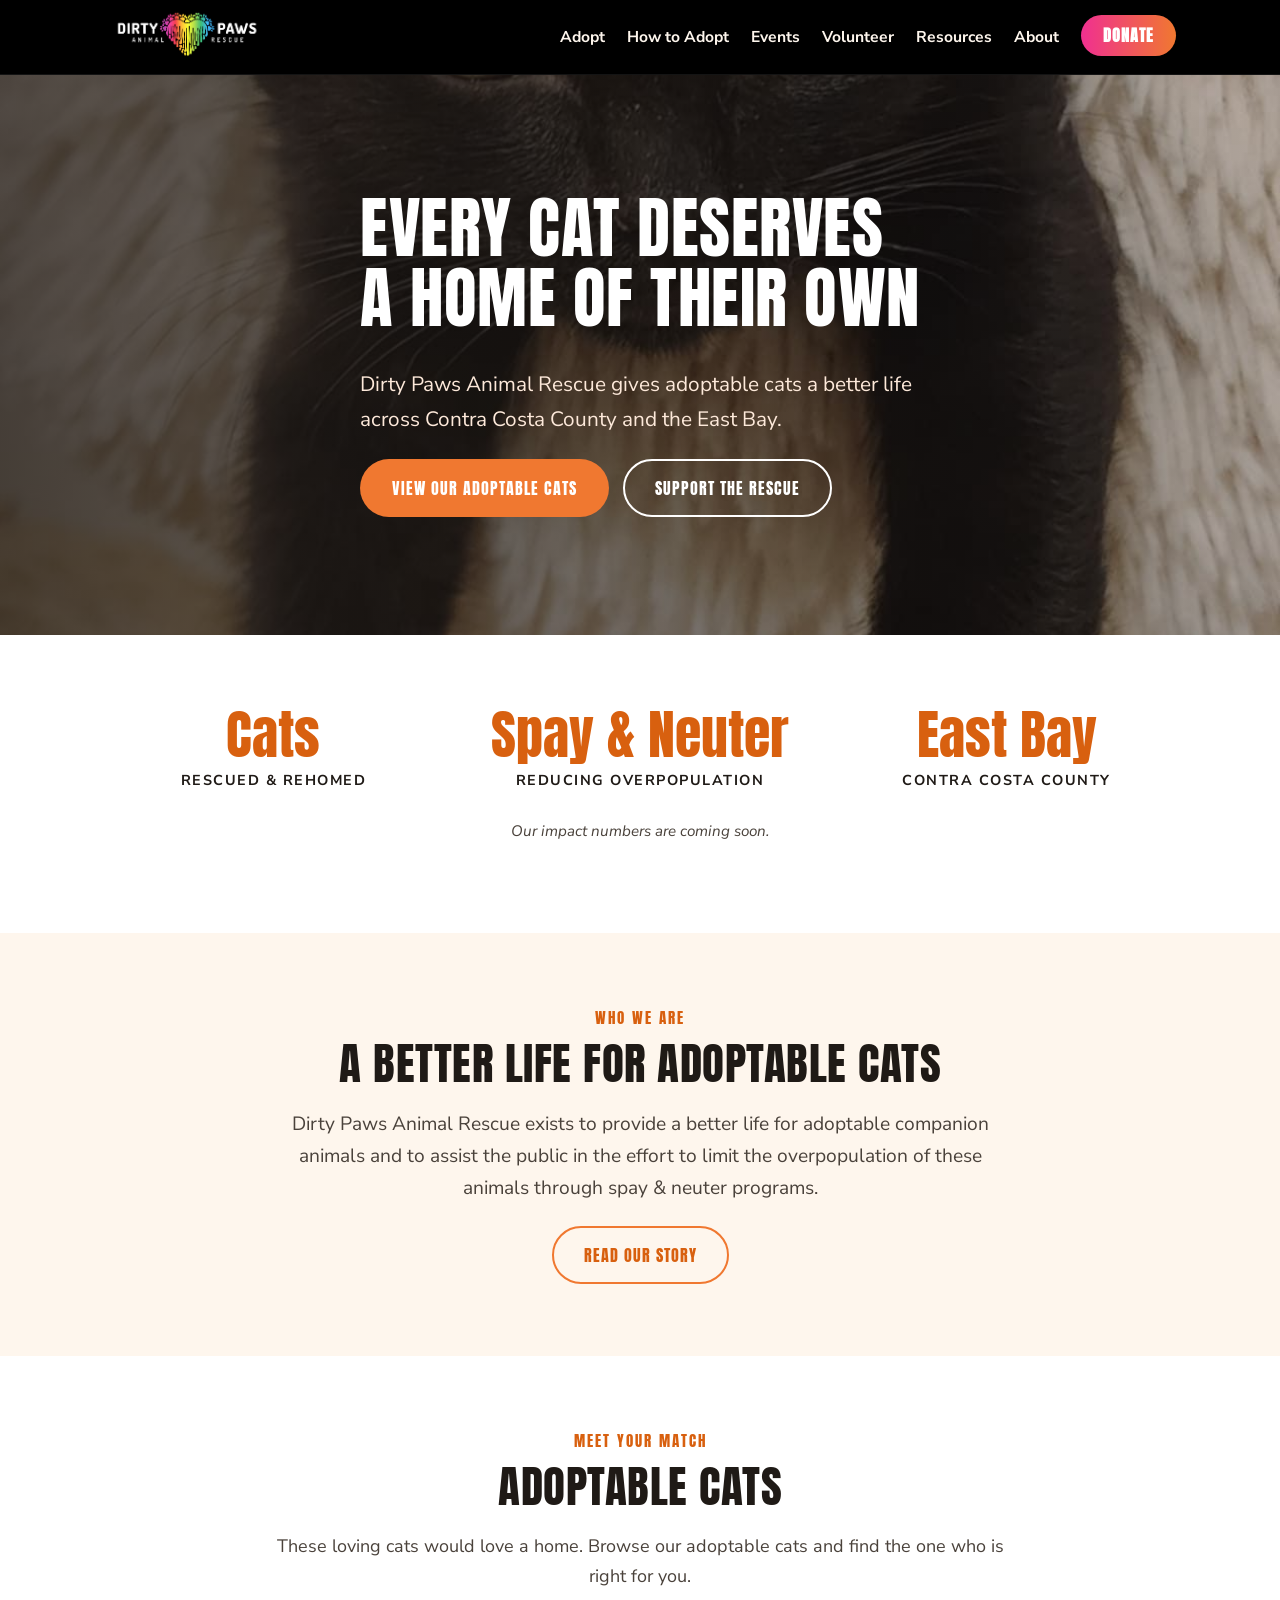
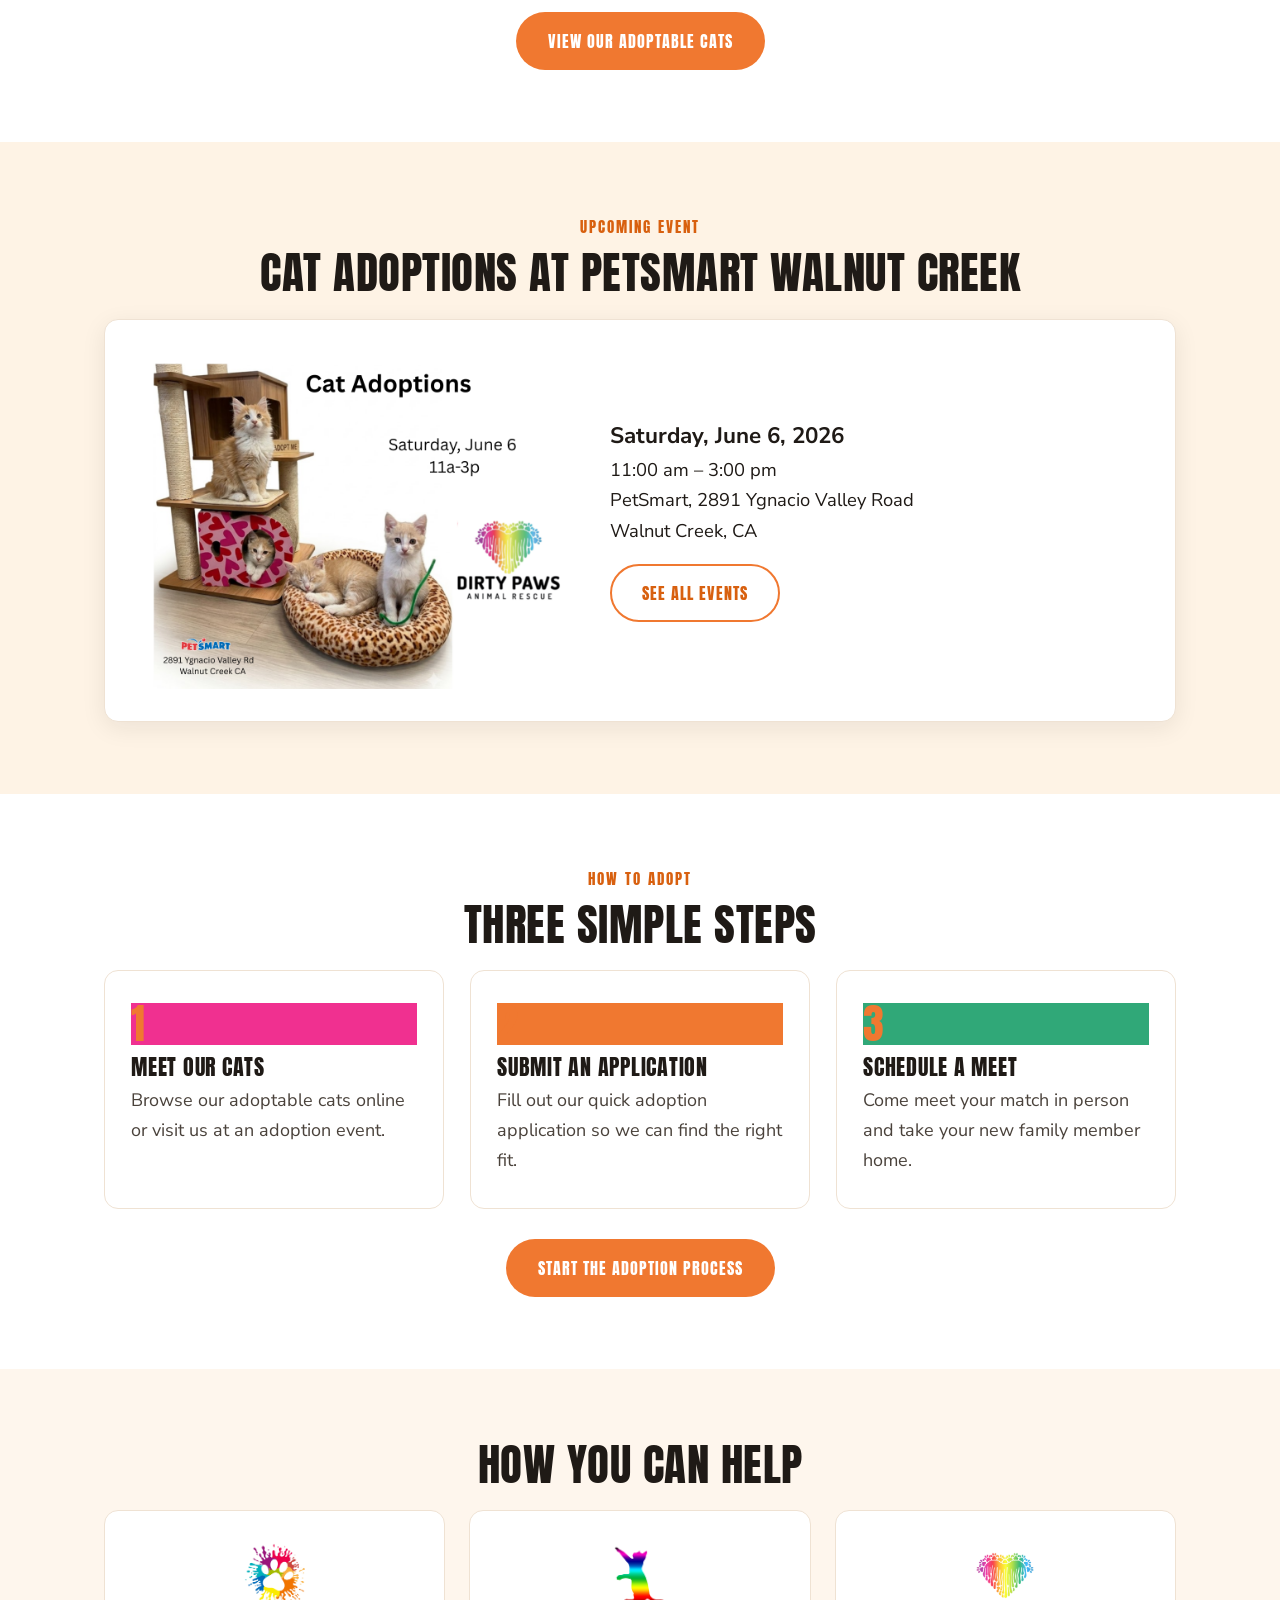
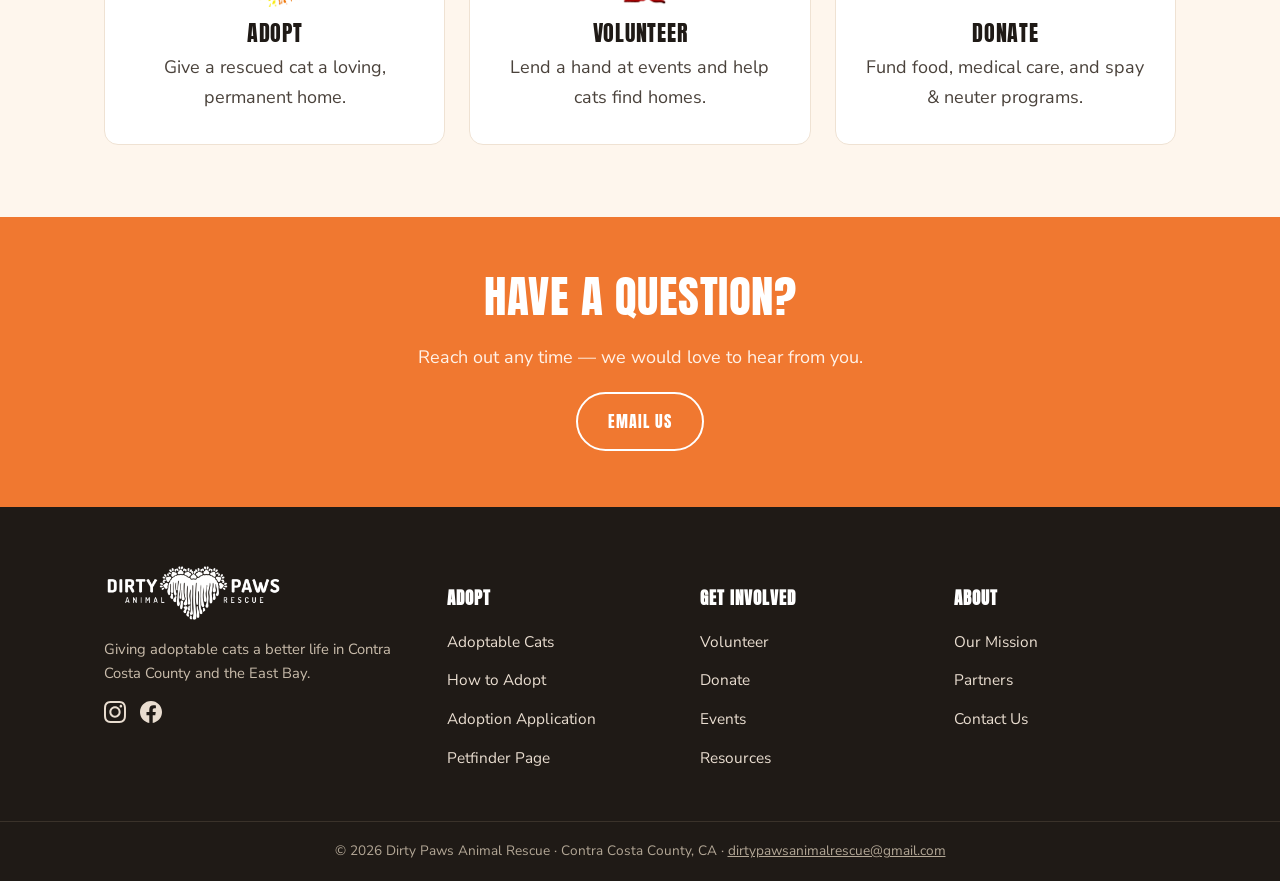
==== index.html @ e89754fc "Nav: remove Home (logo = home), Adopt first, cache v=4" ====
<!DOCTYPE html>
<html lang="en">
<head>
  <meta charset="UTF-8">
  <meta name="viewport" content="width=device-width, initial-scale=1.0">
  <meta name="robots" content="noindex">
  <title>Dirty Paws Animal Rescue — Cat Adoption in Contra Costa County</title>
  <meta name="description" content="Dirty Paws Animal Rescue gives adoptable cats a better life in Contra Costa County and the East Bay. Meet our adoptable cats and start your adoption today.">
  <meta property="og:title" content="Dirty Paws Animal Rescue">
  <meta property="og:description" content="Giving adoptable cats a better life in Contra Costa County and the East Bay. Meet our cats and adopt today.">
  <meta property="og:image" content="./assets/images/cats/cat-01.jpg">
  <meta property="og:type" content="website">
  <link rel="icon" type="image/png" href="./assets/logos/logo-main.png">
  <link rel="preconnect" href="https://fonts.googleapis.com">
  <link rel="preconnect" href="https://fonts.gstatic.com" crossorigin>
  <link href="https://fonts.googleapis.com/css2?family=Anton&family=Nunito+Sans:wght@400;600;700;900&display=swap" rel="stylesheet">
  <link rel="stylesheet" href="./css/new-site.css?v=4">
</head>
<body>

  <header id="site-header"></header>

  <!-- Hero -->
  <section class="hero">
    <img class="hero-bg hero-slide" src="./assets/images/cats/cat-01.jpg" alt="A rescued cat looking for a home">
    <img class="hero-bg hero-slide" src="./assets/images/cats/cat-07.jpg" alt="A rescued cat available for adoption">
    <img class="hero-bg hero-slide" src="./assets/images/cats/cat-12.jpg" alt="A rescued cat ready for a loving family">
    <div class="hero-overlay"></div>
    <div class="container hero-content">
      <h1>Every Cat Deserves<br>A Home of Their Own</h1>
      <p>Dirty Paws Animal Rescue gives adoptable cats a better life across Contra Costa County and the East Bay.</p>
      <div class="btn-row">
        <a href="./cats/" class="btn btn-primary">View Our Adoptable Cats</a>
        <a href="./donate/" class="btn btn-outline" style="color:#fff;border-color:#fff;">Support the Rescue</a>
      </div>
    </div>
  </section>

  <!-- Impact stats (placeholders — NEEDS-KATHLEEN) -->
  <section class="section section-white">
    <div class="container">
      <div class="stats">
        <div class="stat"><div class="num">Cats</div><div class="label">Rescued &amp; Rehomed</div></div>
        <div class="stat"><div class="num">Spay &amp; Neuter</div><div class="label">Reducing Overpopulation</div></div>
        <div class="stat"><div class="num">East Bay</div><div class="label">Contra Costa County</div></div>
      </div>
      <p class="stat-note">Our impact numbers are coming soon.</p>
    </div>
  </section>

  <!-- Who we are -->
  <section class="section section-cream">
    <div class="container narrow center">
      <div class="section-label">Who We Are</div>
      <h2>A Better Life for Adoptable Cats</h2>
      <p class="lede" style="margin-left:auto;margin-right:auto;">Dirty Paws Animal Rescue exists to provide a better life for adoptable companion animals and to assist the public in the effort to limit the overpopulation of these animals through spay &amp; neuter programs.</p>
      <a href="./about/" class="btn btn-outline">Read Our Story</a>
    </div>
  </section>

  <!-- Adoptable cats CTA -->
  <section class="section section-white">
    <div class="container center">
      <div class="section-label">Meet Your Match</div>
      <h2>Adoptable Cats</h2>
      <p class="narrow" style="margin-left:auto;margin-right:auto;">These loving cats would love a home. Browse our adoptable cats and find the one who is right for you.</p>
      <a href="./cats/" class="btn btn-primary">View Our Adoptable Cats</a>
    </div>
  </section>

  <!-- Upcoming event -->
  <section class="section section-cream-2">
    <div class="container">
      <div class="section-label center">Upcoming Event</div>
      <h2 class="center">Cat Adoptions at PetSmart Walnut Creek</h2>
      <div class="event-feature">
        <img src="./img/DirtyPaws-Event-2026-06-06.png" alt="Dirty Paws Animal Rescue cat adoption event flyer for June 6, 2026">
        <div class="event-meta">
          <strong>Saturday, June 6, 2026</strong>
          11:00 am – 3:00 pm<br>
          PetSmart, 2891 Ygnacio Valley Road<br>
          Walnut Creek, CA
          <div class="btn-row" style="margin-top:18px;">
            <a href="./events/" class="btn btn-outline">See All Events</a>
          </div>
        </div>
      </div>
    </div>
  </section>

  <!-- How to adopt 3-step -->
  <section class="section section-white">
    <div class="container">
      <div class="section-label center">How to Adopt</div>
      <h2 class="center">Three Simple Steps</h2>
      <div class="steps">
        <div class="step">
          <div class="step-num">1</div>
          <h3>Meet Our Cats</h3>
          <p>Browse our adoptable cats online or visit us at an adoption event.</p>
        </div>
        <div class="step">
          <div class="step-num">2</div>
          <h3>Submit an Application</h3>
          <p>Fill out our quick adoption application so we can find the right fit.</p>
        </div>
        <div class="step">
          <div class="step-num">3</div>
          <h3>Schedule a Meet</h3>
          <p>Come meet your match in person and take your new family member home.</p>
        </div>
      </div>
      <div class="center" style="margin-top:30px;">
        <a href="./adopt/" class="btn btn-primary">Start the Adoption Process</a>
      </div>
    </div>
  </section>

  <!-- Quick links -->
  <section class="section section-cream">
    <div class="container">
      <h2 class="center">How You Can Help</h2>
      <div class="quick-links-grid">
        <a href="./cats/" class="quick-card">
          <img src="./assets/logos/icon-about.png" alt="">
          <h3>Adopt</h3>
          <p>Give a rescued cat a loving, permanent home.</p>
        </a>
        <a href="./volunteers/" class="quick-card">
          <img src="./assets/logos/icon-volunteers.png" alt="">
          <h3>Volunteer</h3>
          <p>Lend a hand at events and help cats find homes.</p>
        </a>
        <a href="./donate/" class="quick-card">
          <img src="./assets/logos/icon-donate.png" alt="">
          <h3>Donate</h3>
          <p>Fund food, medical care, and spay &amp; neuter programs.</p>
        </a>
      </div>
    </div>
  </section>

  <!-- Contact strip -->
  <section class="strip">
    <div class="container">
      <h2>Have a Question?</h2>
      <p>Reach out any time — we would love to hear from you.</p>
      <a href="mailto:dirtypawsanimalrescue@gmail.com" class="btn btn-outline">Email Us</a>
    </div>
  </section>

  <footer id="site-footer"></footer>
  <script src="./js/new-site.js?v=4"></script>
</body>
</html>
---- css/new-site.css ----
/* =========================================================
   Dirty Paws Animal Rescue — new-site.css
   Street Cats Club model: warm orange on cream, Anton display,
   Nunito Sans body. Low density, generous whitespace.
   ========================================================= */

/* ---- Tokens ---- */
:root {
  --orange:       #f07830;   /* from logo heart */
  --orange-deep:  #d8600f;
  --pink:         #f03090;   /* from logo heart */
  --pink-deep:    #d81b7a;
  --yellow:       #f0d830;   /* from logo heart */
  --green:        #30a878;   /* from logo heart */
  --blue:         #30a8d8;   /* from logo heart */
  --cream:        #fef6ed;
  --cream-2:      #fef3e5;
  --white:        #ffffff;
  --ink:          #1f1a16;
  --ink-soft:     #4a423b;
  --line:         #efe2d3;
  --maxw:         1120px;
  --radius:       14px;
  --shadow:       0 6px 24px rgba(31, 26, 22, 0.08);
}

/* ---- Reset ---- */
*, *::before, *::after { box-sizing: border-box; }
html { scroll-behavior: smooth; }
body {
  margin: 0;
  font-family: "Nunito Sans", -apple-system, BlinkMacSystemFont, "Segoe UI", sans-serif;
  color: var(--ink);
  background: var(--cream);
  line-height: 1.65;
  font-size: 18px;
  -webkit-font-smoothing: antialiased;
}
img { max-width: 100%; display: block; }
a { color: var(--orange-deep); }

h1, h2, h3, .display {
  font-family: "Anton", "Arial Narrow", sans-serif;
  font-weight: 400;
  text-transform: uppercase;
  letter-spacing: 0.5px;
  line-height: 1.05;
  color: var(--ink);
  margin: 0 0 0.5em;
}
h1 { font-size: clamp(2.4rem, 6vw, 4.2rem); }
h2 { font-size: clamp(1.8rem, 4vw, 2.8rem); }
h3 { font-size: clamp(1.15rem, 2vw, 1.4rem); letter-spacing: 0.75px; }

p { margin: 0 0 1.1em; color: var(--ink-soft); }

.container { max-width: var(--maxw); margin: 0 auto; padding: 0 24px; }
.section { padding: 72px 0; }
.section-cream { background: var(--cream); }
.section-cream-2 { background: var(--cream-2); }
.section-white { background: var(--white); }
.section-label {
  font-family: "Anton", sans-serif;
  text-transform: uppercase;
  letter-spacing: 2px;
  color: var(--orange-deep);
  font-size: 0.95rem;
  margin-bottom: 10px;
}
.lede { font-size: 1.2rem; max-width: 720px; }
.center { text-align: center; }
.narrow { max-width: 760px; margin-left: auto; margin-right: auto; }

/* ---- Buttons ---- */
.btn {
  display: inline-block;
  font-family: "Anton", sans-serif;
  text-transform: uppercase;
  letter-spacing: 1px;
  text-decoration: none;
  padding: 14px 30px;
  border-radius: 40px;
  font-size: 1rem;
  transition: transform .12s ease, background .15s ease;
  border: 2px solid transparent;
}
.btn:hover { transform: translateY(-2px); }
.btn-primary { background: var(--orange); color: #fff; }
.btn-primary:hover { background: var(--orange-deep); }
.btn-outline { background: transparent; color: var(--orange-deep); border-color: var(--orange); }
.btn-outline:hover { background: var(--orange); color: #fff; }

/* ---- Header ---- */
.site-header {
  position: sticky;
  top: 0;
  z-index: 100;
  background: #000;
  backdrop-filter: blur(6px);
  border-bottom: 1px solid rgba(255,255,255,0.08);
}
.header-inner {
  display: flex;
  align-items: center;
  justify-content: space-between;
  max-width: var(--maxw);
  margin: 0 auto;
  padding: 10px 24px;
  gap: 16px;
}
.header-logo img { height: 54px; width: auto; }
.nav-links {
  list-style: none;
  display: flex;
  align-items: center;
  gap: 22px;
  margin: 0;
  padding: 0;
}
.nav-links a {
  white-space: nowrap;
  font-family: "Nunito Sans", sans-serif;
  font-weight: 700;
  color: #fef6ed;
  text-decoration: none;
  font-size: 0.98rem;
}
.nav-links a:hover, .nav-links a.active { color: var(--pink); }
.btn-donate {
  background: linear-gradient(90deg, var(--pink) 0%, var(--orange) 100%);
  color: #fff !important;
  padding: 9px 22px;
  border-radius: 40px;
  font-family: "Anton", sans-serif !important;
  text-transform: uppercase;
  letter-spacing: 1px;
}
.btn-donate:hover { background: var(--orange-deep); }
.hamburger {
  display: none;
  flex-direction: column;
  gap: 5px;
  background: none;
  border: 0;
  cursor: pointer;
  padding: 6px;
}
.hamburger span {
  width: 26px; height: 3px; background: #fef6ed; border-radius: 2px;
}

/* ---- Hero ---- */
.hero {
  position: relative;
  min-height: 560px;
  display: flex;
  align-items: center;
  color: #fff;
  background: #2a2018;
}
.hero-bg {
  position: absolute; inset: 0;
  object-fit: cover; width: 100%; height: 100%;
  opacity: 0.55;
}
.hero-overlay {
  position: absolute; inset: 0;
  background: linear-gradient(90deg, rgba(31,26,22,0.78) 0%, rgba(31,26,22,0.30) 100%);
}
.hero-content { position: relative; z-index: 2; max-width: 720px; }
.hero h1 { color: #fff; }
.hero p { color: #fde9da; font-size: 1.3rem; max-width: 560px; }
.hero .btn-row { margin-top: 20px; }

/* ---- Button row ---- */
.btn-row { display: flex; flex-wrap: wrap; gap: 14px; }

/* ---- Impact stats ---- */
.stats {
  display: grid;
  grid-template-columns: repeat(3, 1fr);
  gap: 28px;
  text-align: center;
}
.stat .num {
  font-family: "Anton", sans-serif;
  font-size: clamp(2.2rem, 5vw, 3.4rem);
  color: var(--orange-deep);
  line-height: 1;
}
.stat .label {
  text-transform: uppercase;
  letter-spacing: 1.5px;
  font-weight: 700;
  font-size: 0.9rem;
  color: var(--ink);
  margin-top: 8px;
}
.stat-note {
  text-align: center;
  font-style: italic;
  color: var(--ink-soft);
  margin-top: 26px;
  font-size: 0.95rem;
}

/* ---- 3-step numbered CTA ---- */
.steps {
  display: grid;
  grid-template-columns: repeat(3, 1fr);
  gap: 26px;
  counter-reset: step;
}
.step {
  background: var(--white);
  border: 1px solid var(--line);
  border-radius: var(--radius);
  padding: 32px 26px;
  position: relative;
}
.step .step-num {
  font-family: "Anton", sans-serif;
  font-size: 2.6rem;
  color: var(--orange);
  line-height: 1;
  margin-bottom: 10px;
}
.step h3 { margin-bottom: 8px; }
.step p { margin-bottom: 0; }
.step a { font-weight: 700; }

/* ---- Reciprocal two-column ---- */
.reciprocal {
  display: grid;
  grid-template-columns: 1fr 1fr;
  gap: 26px;
}
.reciprocal .col {
  background: var(--white);
  border: 1px solid var(--line);
  border-radius: var(--radius);
  padding: 32px;
}
.reciprocal .col h3 { color: var(--orange-deep); }
.reciprocal ul { padding-left: 1.1em; margin: 0; }
.reciprocal li { margin-bottom: 10px; color: var(--ink-soft); }

/* ---- Card grid (cats, events) ---- */
.card-grid {
  display: grid;
  grid-template-columns: repeat(auto-fill, minmax(240px, 1fr));
  gap: 22px;
}
.photo-card {
  background: var(--white);
  border: 1px solid var(--line);
  border-radius: var(--radius);
  overflow: hidden;
  box-shadow: var(--shadow);
  transition: transform .15s ease;
}
.photo-card:hover { transform: translateY(-4px); }
.photo-card img { aspect-ratio: 1 / 1; object-fit: cover; width: 100%; }
.photo-card .body { padding: 16px; }

/* ---- Cats grid ---- */
.cats-grid {
  display: grid;
  grid-template-columns: repeat(auto-fill, minmax(220px, 1fr));
  gap: 18px;
}
.cat-tile {
  display: block;
  border-radius: var(--radius);
  overflow: hidden;
  position: relative;
  border: 1px solid var(--line);
  box-shadow: var(--shadow);
  transition: transform .15s ease;
}
.cat-tile:hover { transform: translateY(-4px); }
.cat-tile img { aspect-ratio: 1 / 1; object-fit: cover; width: 100%; }
.cat-tile .cat-cta {
  position: absolute; bottom: 0; left: 0; right: 0;
  background: linear-gradient(0deg, rgba(31,26,22,0.85), rgba(31,26,22,0));
  color: #fff; padding: 28px 14px 12px;
  font-family: "Anton", sans-serif; text-transform: uppercase; letter-spacing: 1px;
  font-size: 0.95rem; opacity: 0; transition: opacity .15s ease;
}
.cat-tile:hover .cat-cta { opacity: 1; }

/* ---- Events ---- */
.event-feature {
  display: grid;
  grid-template-columns: 0.9fr 1.1fr;
  gap: 36px;
  align-items: center;
  background: var(--white);
  border: 1px solid var(--line);
  border-radius: var(--radius);
  padding: 32px;
  box-shadow: var(--shadow);
}
.event-feature img { border-radius: 10px; }
.event-meta { font-size: 1.15rem; }
.event-meta strong { display: block; font-size: 1.4rem; color: var(--ink); }

.poster-grid {
  display: grid;
  grid-template-columns: repeat(auto-fill, minmax(180px, 1fr));
  gap: 18px;
}
.poster-grid img {
  border-radius: 10px;
  border: 1px solid var(--line);
  box-shadow: var(--shadow);
}

/* ---- FAQ ---- */
.faq { max-width: 800px; margin: 0 auto; }
.faq-item {
  background: var(--white);
  border: 1px solid var(--line);
  border-radius: var(--radius);
  padding: 22px 26px;
  margin-bottom: 14px;
}
.faq-item h3 { font-size: 1.15rem; margin-bottom: 6px; }
.faq-item p { margin-bottom: 0; }

/* ---- Donate ---- */
.donate-box {
  background: var(--white);
  border: 2px solid var(--orange);
  border-radius: var(--radius);
  padding: 40px;
  text-align: center;
  max-width: 640px;
  margin: 0 auto;
}
.donate-box .paypal-btn img { max-width: 260px; margin: 0 auto 14px; }
.donate-note { font-size: 0.9rem; color: var(--ink-soft); font-style: italic; }

/* ---- Strip CTA ---- */
.strip {
  background: var(--orange);
  color: #fff;
  text-align: center;
  padding: 56px 24px;
}
.strip h2 { color: #fff; }
.strip p { color: #fff2e8; }
.strip .btn-outline { color: #fff; border-color: #fff; }
.strip .btn-outline:hover { background: #fff; color: var(--orange-deep); }

/* ---- Quick links (home) ---- */
.quick-links-grid {
  display: grid;
  grid-template-columns: repeat(3, 1fr);
  gap: 24px;
}
.quick-card {
  background: var(--white);
  border: 1px solid var(--line);
  border-radius: var(--radius);
  padding: 32px 26px;
  text-decoration: none;
  text-align: center;
  display: block;
  transition: transform .15s ease;
}
.quick-card:hover { transform: translateY(-4px); }
.quick-card img { width: 64px; height: 64px; object-fit: contain; margin: 0 auto 14px; }
.quick-card h3 { margin-bottom: 8px; }
.quick-card p { margin-bottom: 0; color: var(--ink-soft); }

/* ---- Footer ---- */
.site-footer {
  background: var(--ink);
  color: #e9ddd0;
  padding: 56px 0 0;
}
.footer-grid {
  display: grid;
  grid-template-columns: 1.4fr 1fr 1fr 1fr;
  gap: 32px;
  max-width: var(--maxw);
  margin: 0 auto;
  padding: 0 24px 40px;
}
.footer-col h4 {
  font-family: "Anton", sans-serif;
  text-transform: uppercase;
  letter-spacing: 1px;
  color: #fff;
  font-size: 1.05rem;
  margin-bottom: 14px;
}
.footer-col ul { list-style: none; margin: 0; padding: 0; }
.footer-col li { margin-bottom: 9px; }
.footer-col a { color: #e9ddd0; text-decoration: none; font-size: 0.96rem; }
.footer-col a:hover { color: var(--orange); }
.footer-brand img { height: 60px; margin-bottom: 14px; filter: brightness(0) invert(1); }
.footer-brand p { color: #c9bcab; font-size: 0.92rem; }
.footer-social { display: flex; gap: 14px; margin-top: 6px; }
.footer-social a { color: #e9ddd0; }
.footer-social a:hover { color: var(--orange); }
.footer-bottom {
  border-top: 1px solid #3a322a;
  text-align: center;
  padding: 18px 24px;
  font-size: 0.85rem;
  color: #b3a796;
}

/* ---- Hero slideshow layering ---- */
.hero-slide { transition: opacity 1.2s ease; opacity: 0; }
.hero-slide:first-of-type { opacity: 1; }

/* ---- Lightbox ---- */
#lightbox {
  display: none;
  position: fixed; inset: 0;
  background: rgba(20, 16, 13, 0.92);
  z-index: 200;
  align-items: center; justify-content: center;
  padding: 30px; cursor: zoom-out;
}
#lightbox.open { display: flex; }
#lightbox img { max-width: 90vw; max-height: 88vh; border-radius: 8px; }

/* ---- Responsive ---- */
@media (max-width: 860px) {
  .nav-links {
    display: none;
    position: absolute;
    top: 100%; left: 0; right: 0;
    flex-direction: column;
    align-items: flex-start;
    gap: 4px;
    background: #000;
    padding: 16px 24px;
    border-bottom: 1px solid rgba(255,255,255,0.08);
  }
  .nav-links.open { display: flex; }
  .hamburger { display: flex; }
  .stats, .steps, .reciprocal, .quick-links-grid { grid-template-columns: 1fr; }
  .event-feature { grid-template-columns: 1fr; }
  .footer-grid { grid-template-columns: 1fr 1fr; }
}
@media (max-width: 520px) {
  .footer-grid { grid-template-columns: 1fr; }
  .section { padding: 52px 0; }
}

/* logo-rainbow step numbers */
.step:nth-child(1) .step-num { background: var(--pink); }
.step:nth-child(2) .step-num { background: var(--orange); }
.step:nth-child(3) .step-num { background: var(--green); }
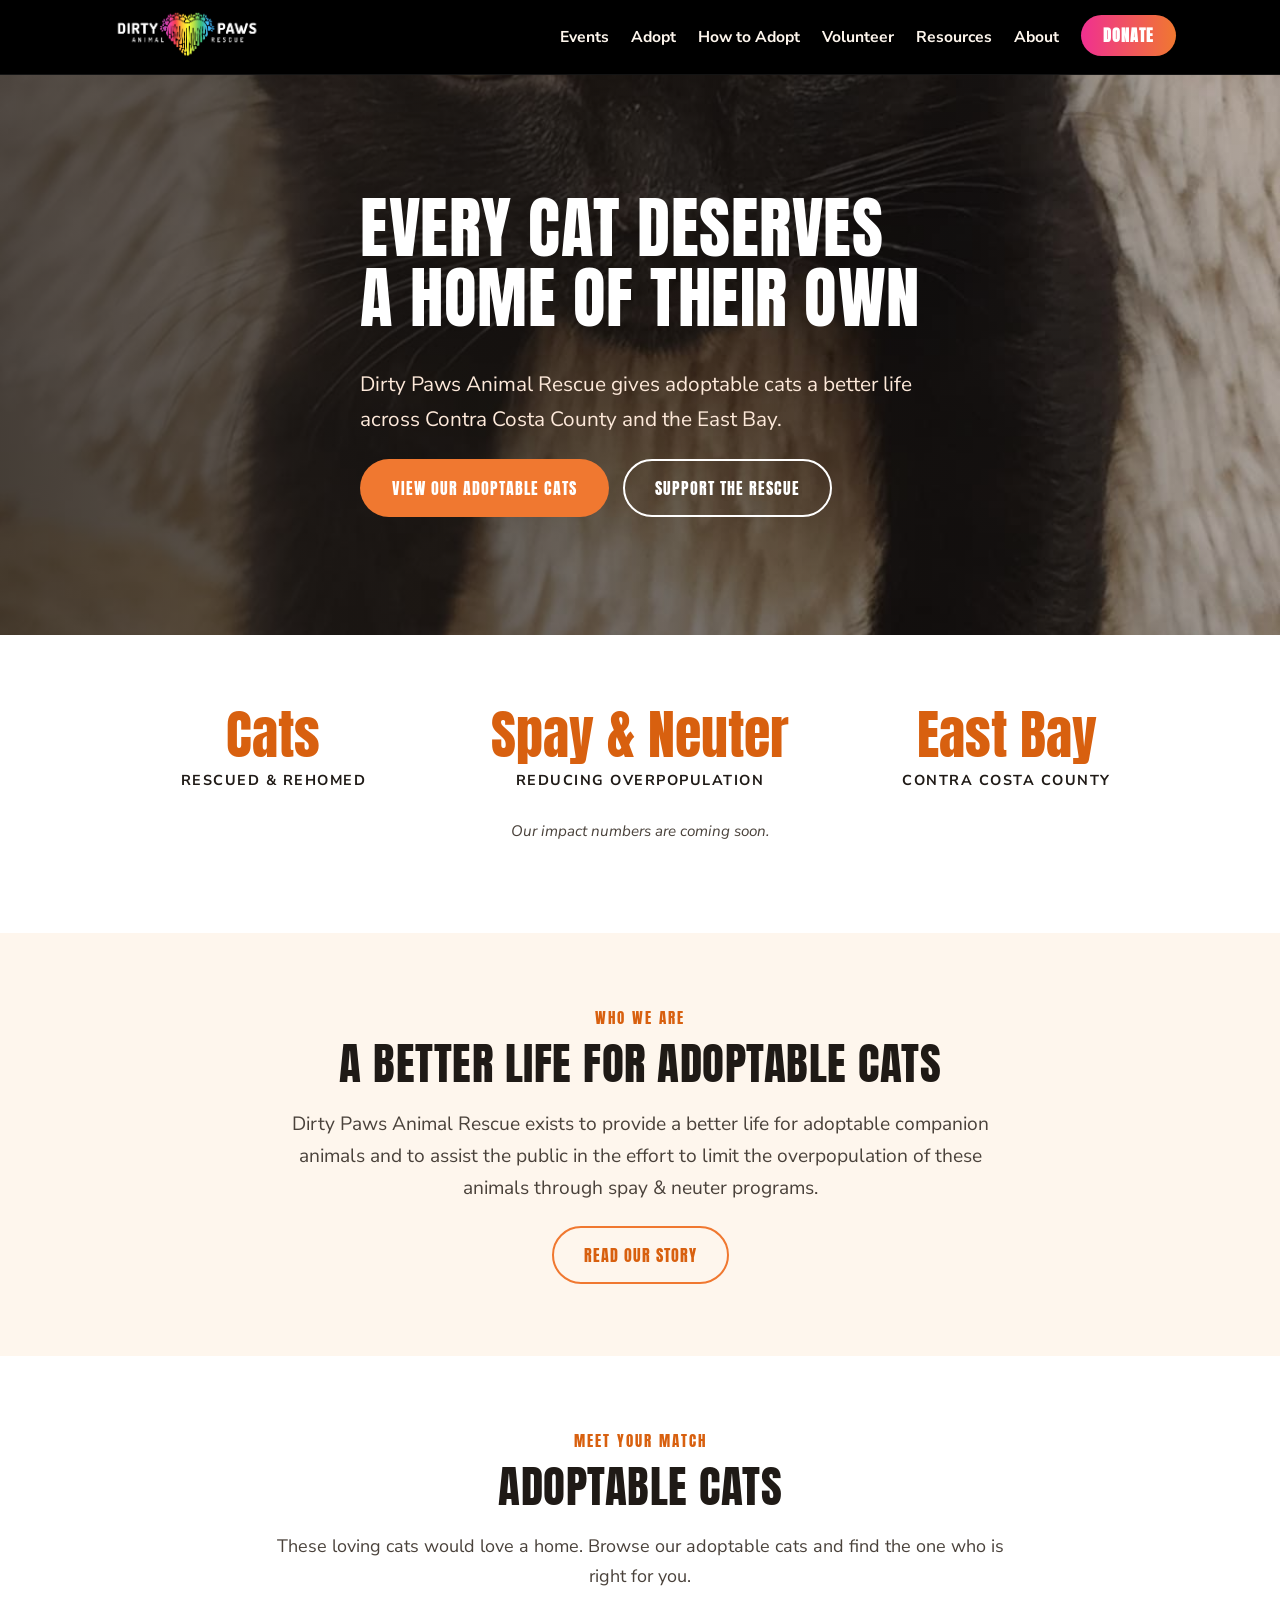
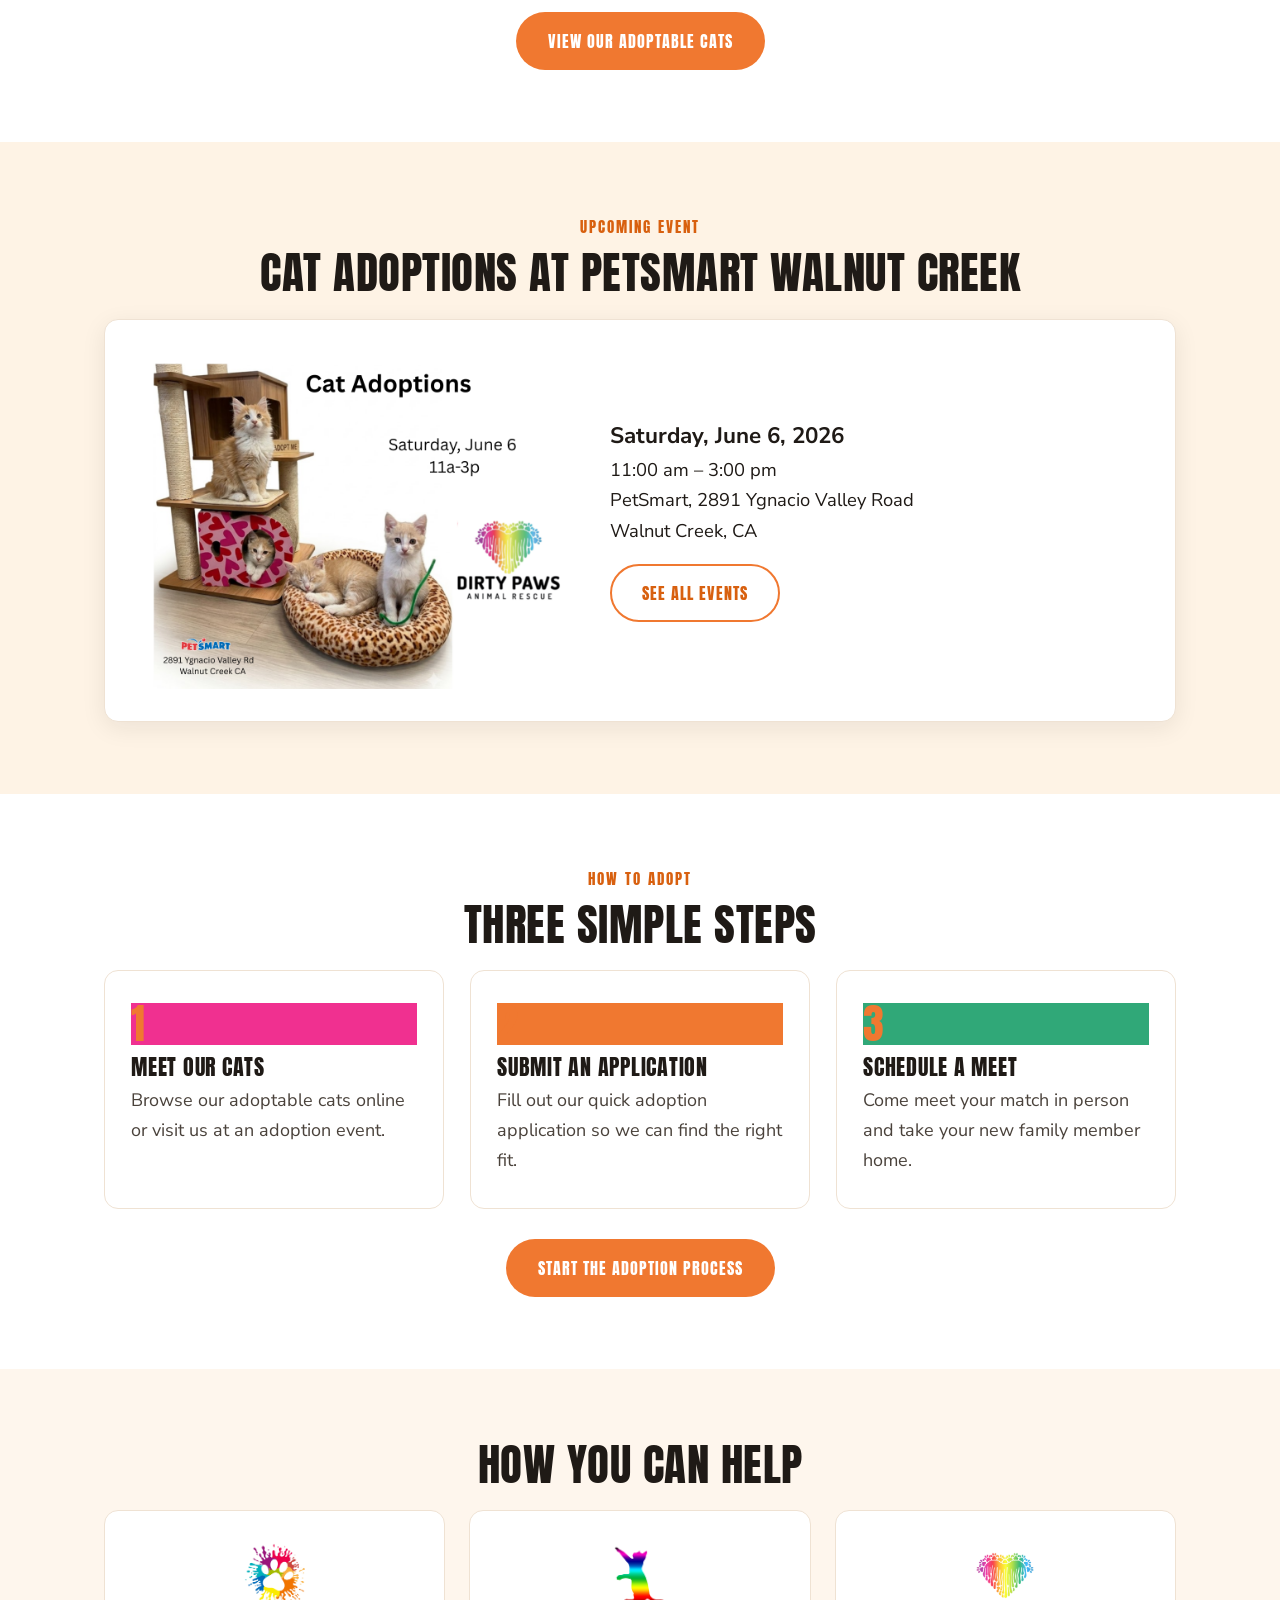
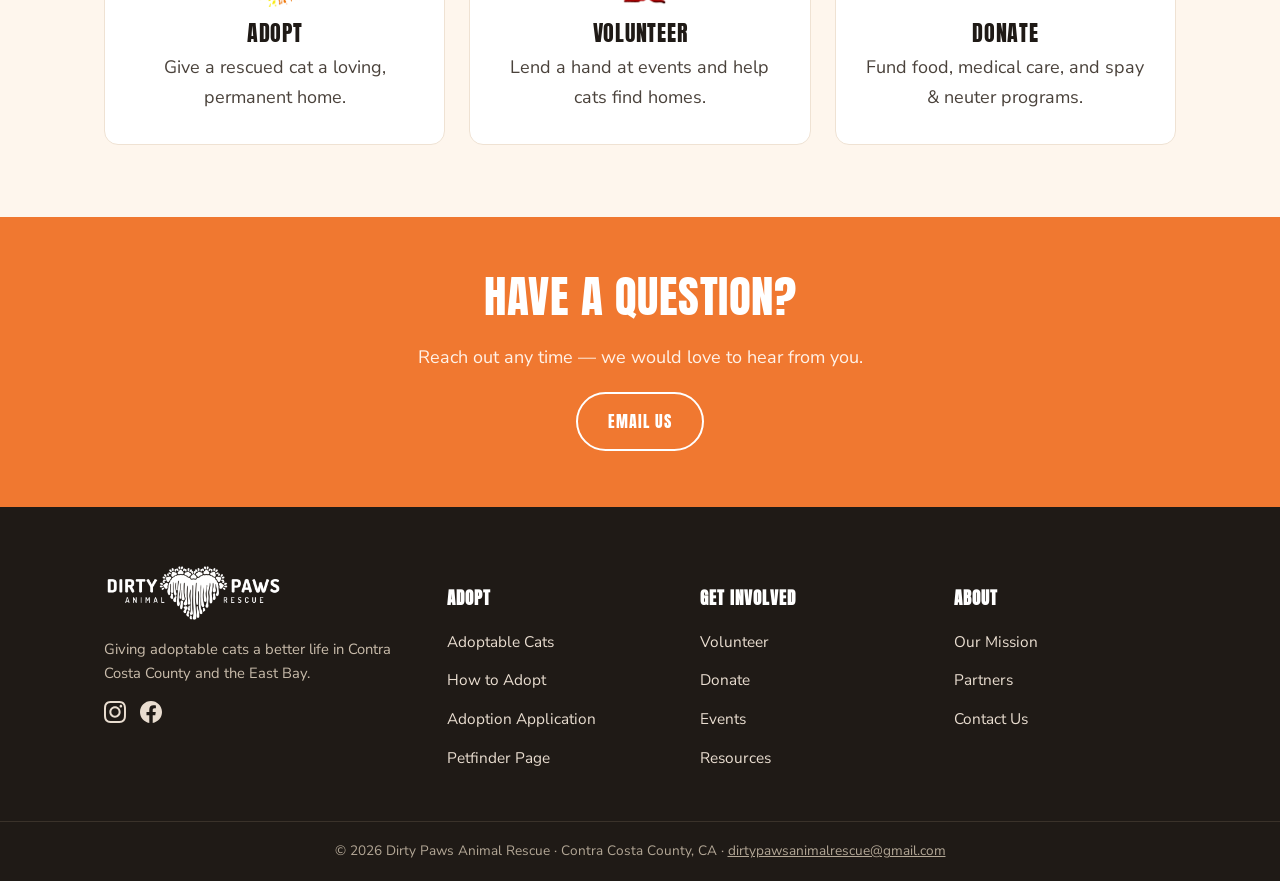
==== commit cb29435f: "Nav order: Events first after logo" ====
--- a/index.html
+++ b/index.html
@@ -14,7 +14,7 @@
   <link rel="preconnect" href="https://fonts.googleapis.com">
   <link rel="preconnect" href="https://fonts.gstatic.com" crossorigin>
   <link href="https://fonts.googleapis.com/css2?family=Anton&family=Nunito+Sans:wght@400;600;700;900&display=swap" rel="stylesheet">
-  <link rel="stylesheet" href="./css/new-site.css?v=4">
+  <link rel="stylesheet" href="./css/new-site.css?v=5">
 </head>
 <body>
 
@@ -150,6 +150,6 @@
   </section>
 
   <footer id="site-footer"></footer>
-  <script src="./js/new-site.js?v=4"></script>
+  <script src="./js/new-site.js?v=5"></script>
 </body>
 </html>
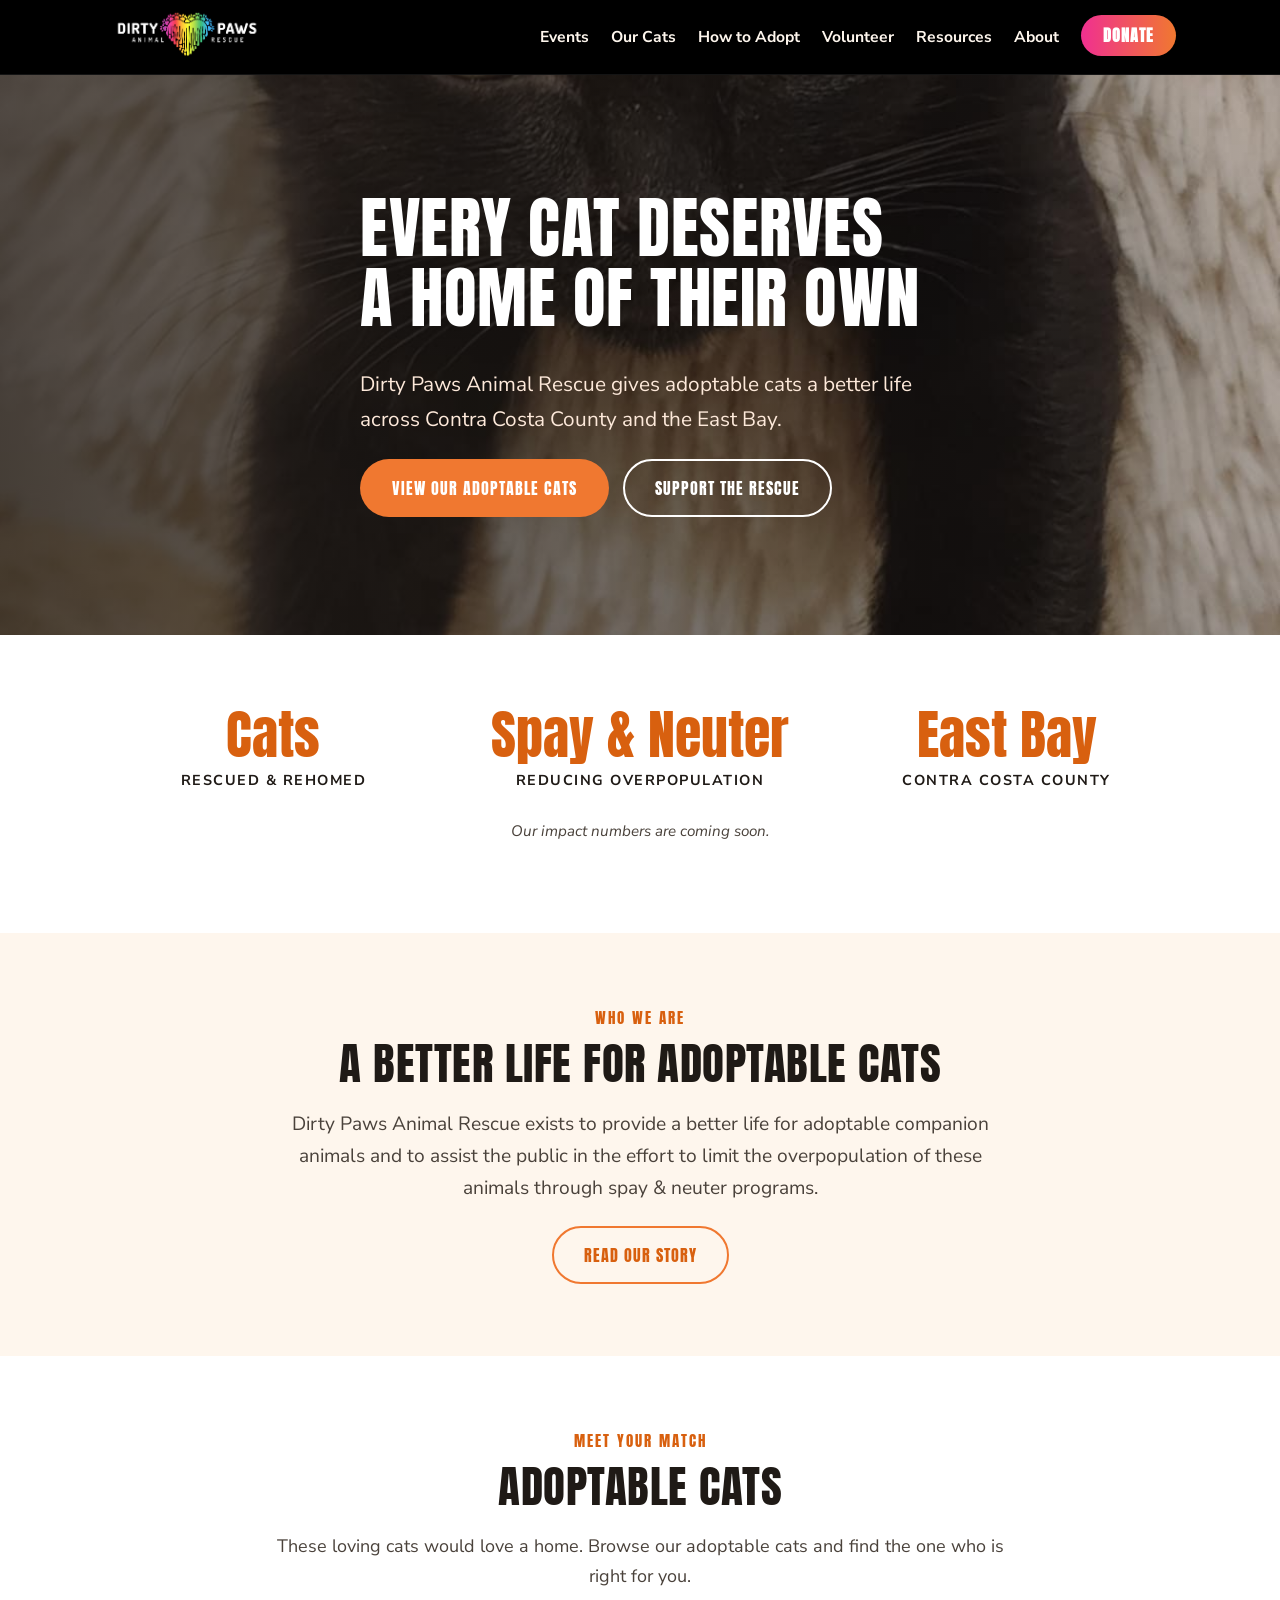
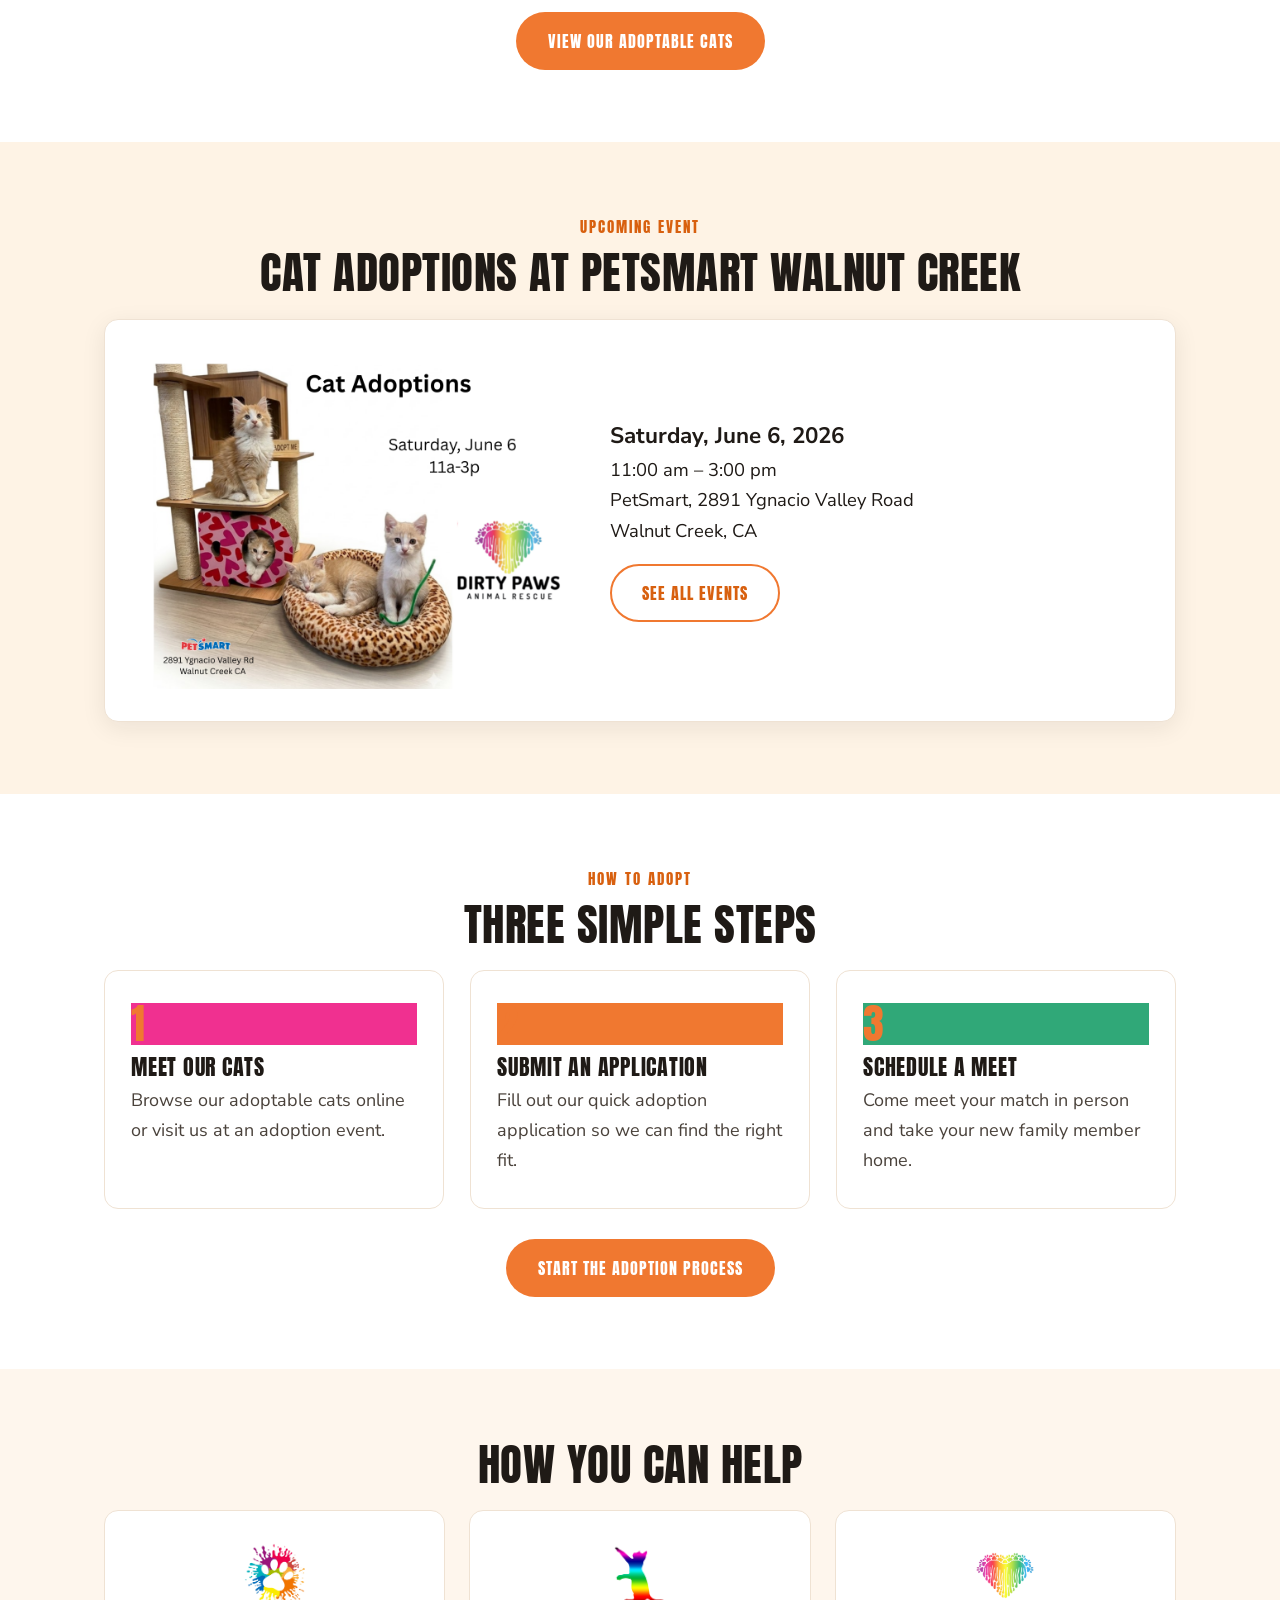
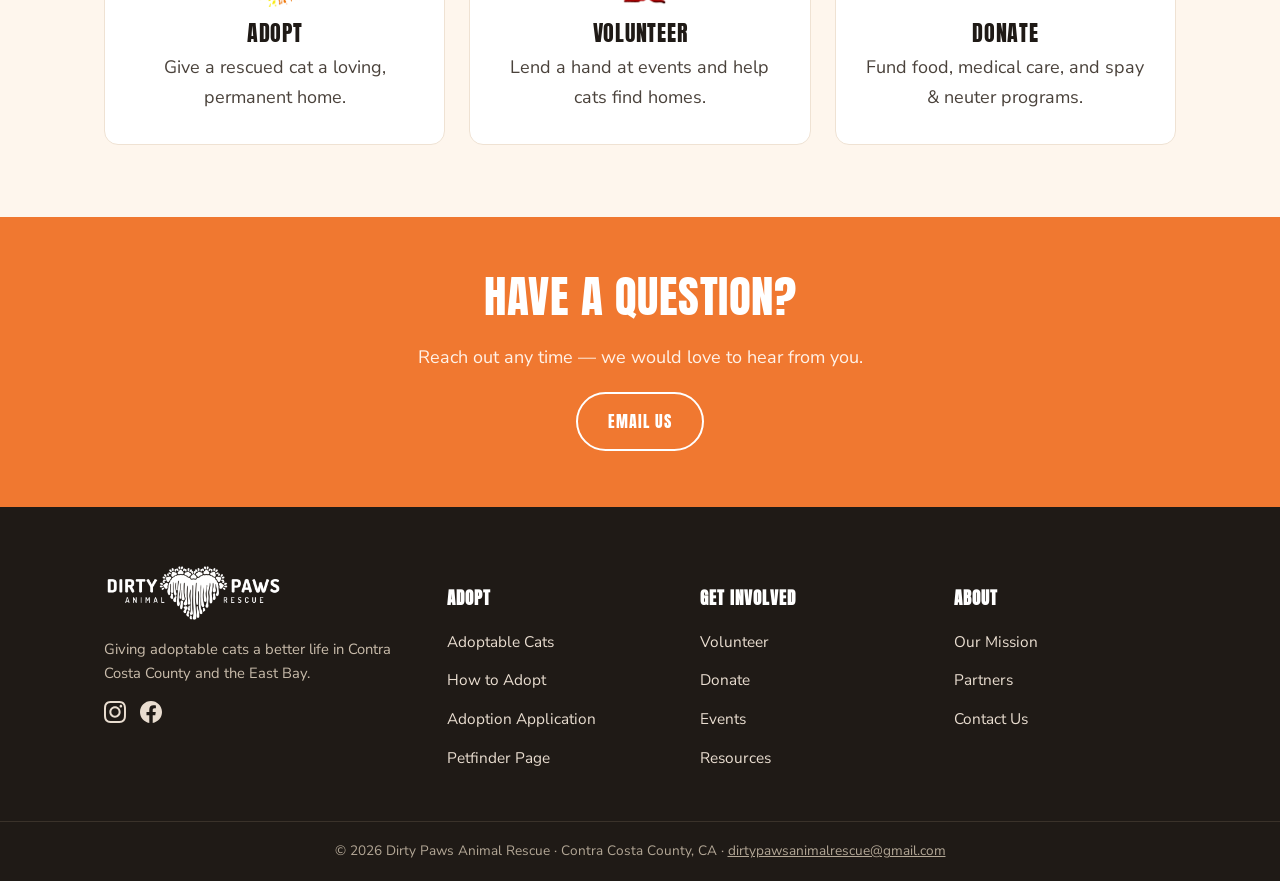
==== commit b314aa4e: "Nav: rename Adopt to Our Cats" ====
--- a/index.html
+++ b/index.html
@@ -14,7 +14,7 @@
   <link rel="preconnect" href="https://fonts.googleapis.com">
   <link rel="preconnect" href="https://fonts.gstatic.com" crossorigin>
   <link href="https://fonts.googleapis.com/css2?family=Anton&family=Nunito+Sans:wght@400;600;700;900&display=swap" rel="stylesheet">
-  <link rel="stylesheet" href="./css/new-site.css?v=5">
+  <link rel="stylesheet" href="./css/new-site.css?v=6">
 </head>
 <body>
 
@@ -150,6 +150,6 @@
   </section>
 
   <footer id="site-footer"></footer>
-  <script src="./js/new-site.js?v=5"></script>
+  <script src="./js/new-site.js?v=6"></script>
 </body>
 </html>
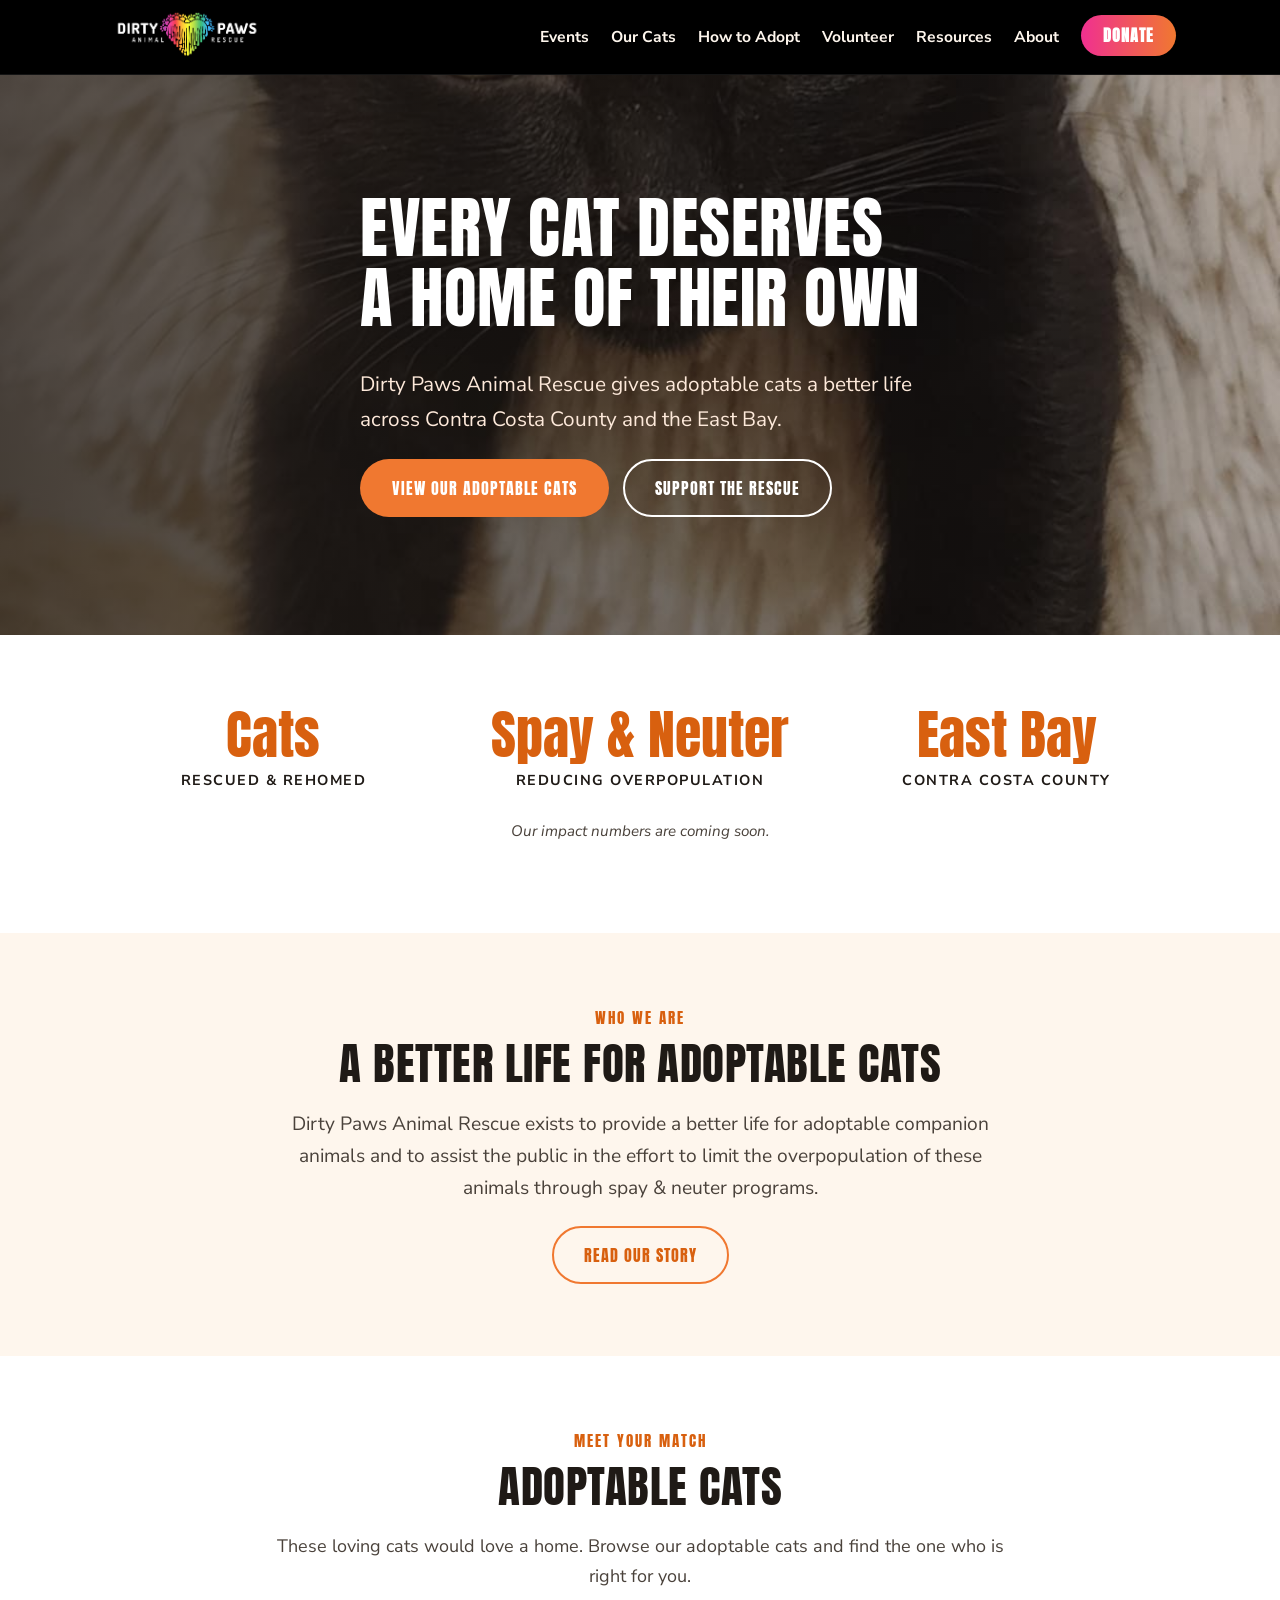
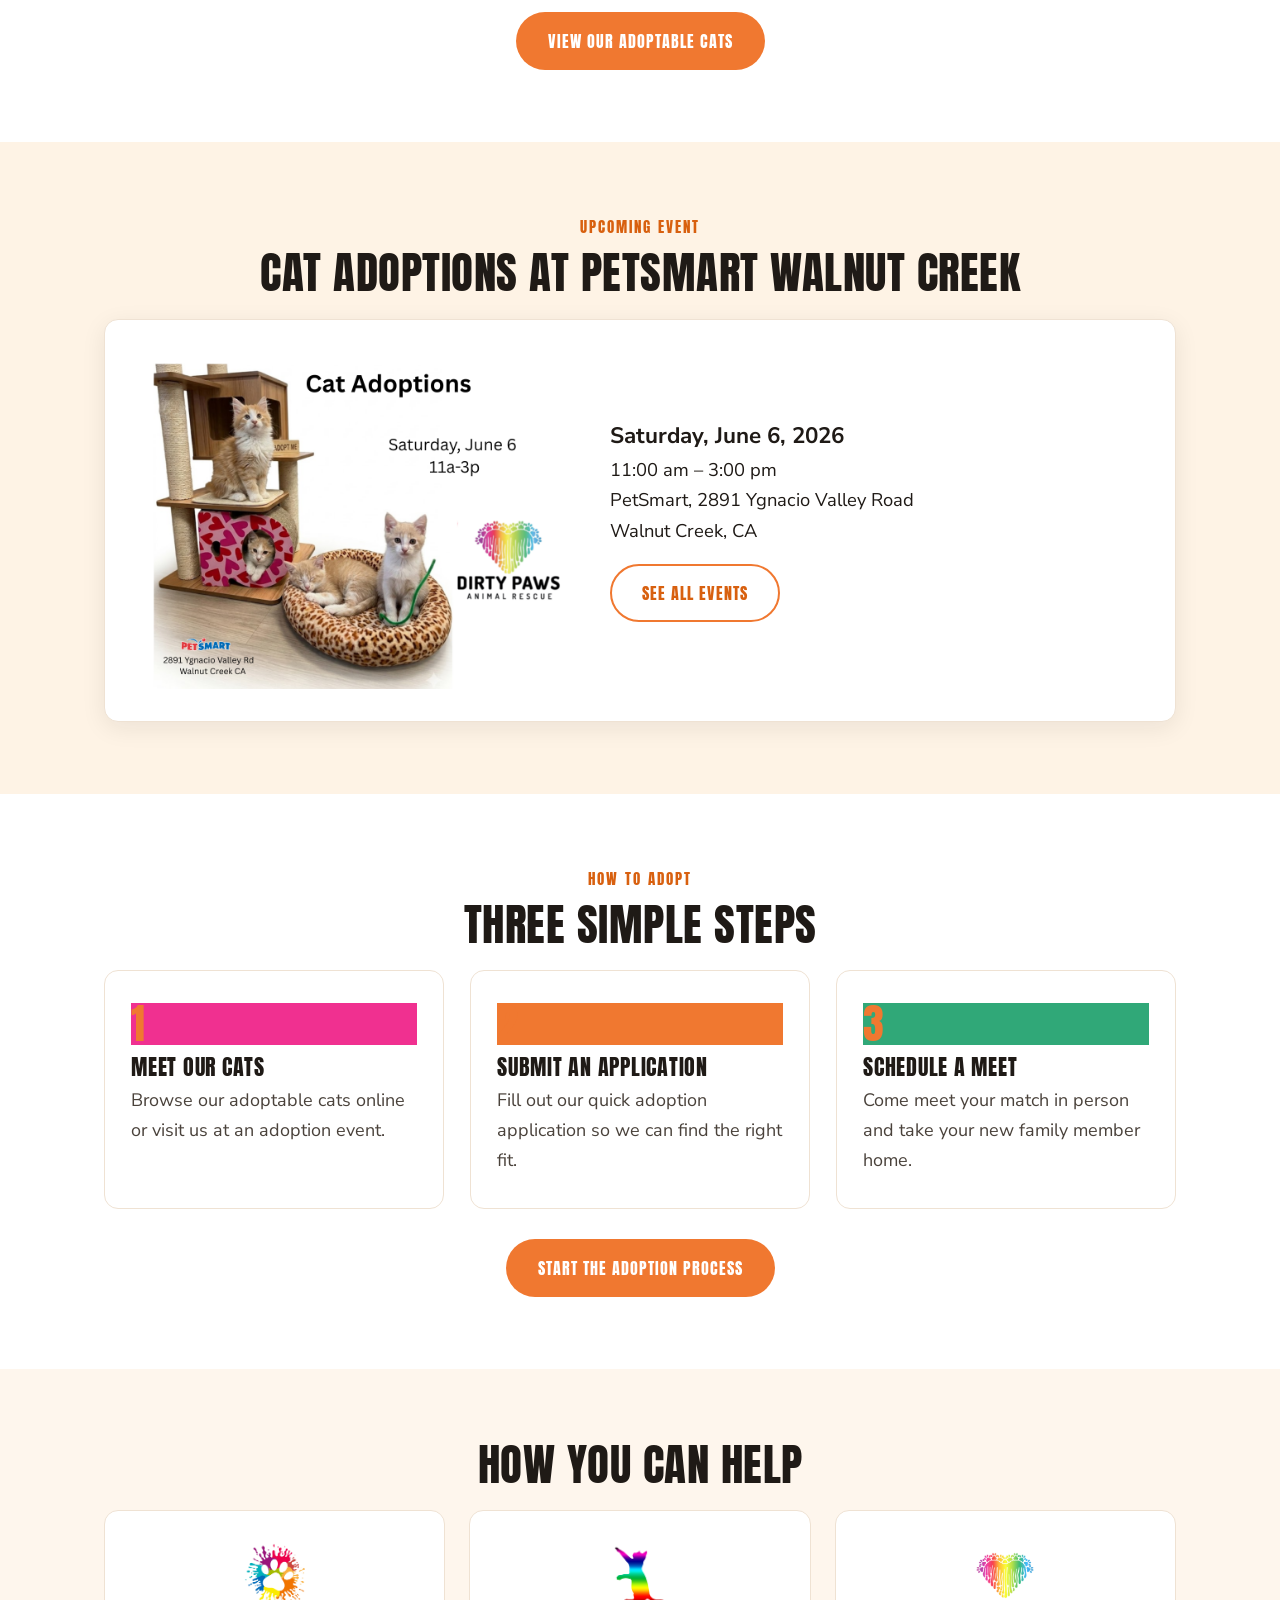
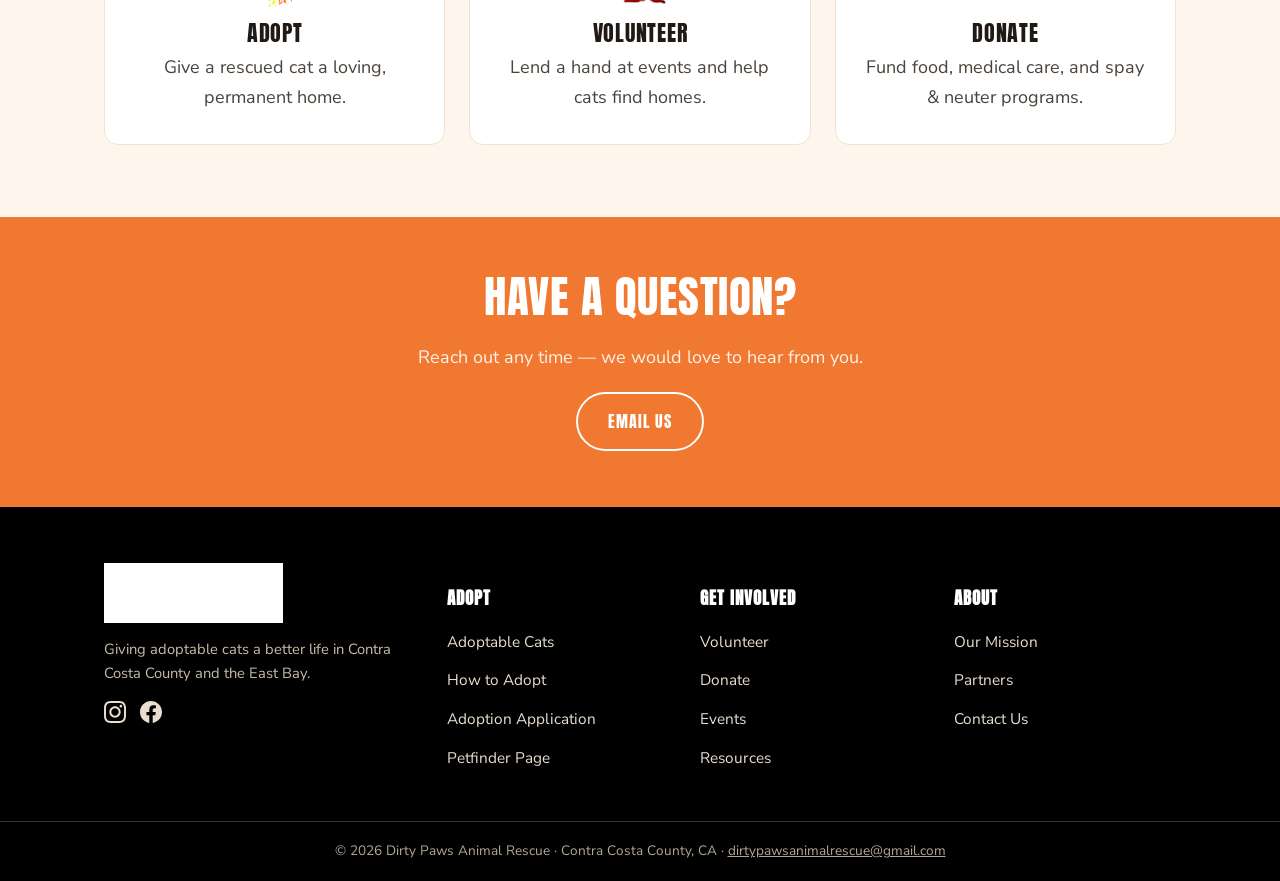
==== commit 7e457487: "Footer: full colored wordmark logo (logo-dark lockup) on pure-black footer matching header" ====
--- a/index.html
+++ b/index.html
@@ -14,7 +14,7 @@
   <link rel="preconnect" href="https://fonts.googleapis.com">
   <link rel="preconnect" href="https://fonts.gstatic.com" crossorigin>
   <link href="https://fonts.googleapis.com/css2?family=Anton&family=Nunito+Sans:wght@400;600;700;900&display=swap" rel="stylesheet">
-  <link rel="stylesheet" href="./css/new-site.css?v=6">
+  <link rel="stylesheet" href="./css/new-site.css?v=8">
 </head>
 <body>
 
@@ -150,6 +150,6 @@
   </section>
 
   <footer id="site-footer"></footer>
-  <script src="./js/new-site.js?v=6"></script>
+  <script src="./js/new-site.js?v=8"></script>
 </body>
 </html>
--- a/css/new-site.css
+++ b/css/new-site.css
@@ -376,7 +376,7 @@
 
 /* ---- Footer ---- */
 .site-footer {
-  background: var(--ink);
+  background: #000;
   color: #e9ddd0;
   padding: 56px 0 0;
 }
@@ -457,3 +457,25 @@
 .step:nth-child(1) .step-num { background: var(--pink); }
 .step:nth-child(2) .step-num { background: var(--orange); }
 .step:nth-child(3) .step-num { background: var(--green); }
+
+/* ---- Petfinder live-feed cards (mockup; becomes API-driven) ---- */
+.pf-pending {
+  display: flex; align-items: center; gap: 12px;
+  background: #fff; border: 2px dashed var(--blue); border-radius: var(--radius);
+  padding: 14px 20px; margin: 0 auto 30px; max-width: 720px;
+  font-family: "Nunito Sans", sans-serif; font-size: 0.95rem; color: var(--ink-soft);
+}
+.pf-pending .dot { width: 12px; height: 12px; border-radius: 50%; background: var(--blue); flex: 0 0 auto; animation: pfpulse 1.6s infinite; }
+@keyframes pfpulse { 0%,100% { opacity: 1; } 50% { opacity: 0.3; } }
+.pf-grid { display: grid; grid-template-columns: repeat(3, 1fr); gap: 26px; margin-bottom: 36px; }
+.pf-card { background: #fff; border-radius: var(--radius); overflow: hidden; box-shadow: var(--shadow); display: flex; flex-direction: column; }
+.pf-card img { width: 100%; aspect-ratio: 1 / 1; object-fit: cover; }
+.pf-card-body { padding: 18px 20px 22px; display: flex; flex-direction: column; gap: 10px; }
+.pf-name { font-family: "Anton", sans-serif; font-size: 1.5rem; letter-spacing: 0.5px; text-transform: uppercase; color: var(--ink); }
+.pf-name .pending-slot { color: #b9aa9a; }
+.pf-chips { display: flex; flex-wrap: wrap; gap: 6px; }
+.pf-chip { font-family: "Nunito Sans", sans-serif; font-size: 0.78rem; font-weight: 700; padding: 3px 10px; border-radius: 20px; background: var(--cream-2); color: var(--ink-soft); }
+.pf-bio { font-size: 0.95rem; color: var(--ink-soft); line-height: 1.5; min-height: 2.9em; }
+.pf-bio.pending-slot { font-style: italic; color: #b9aa9a; }
+.pf-card .btn { margin-top: auto; text-align: center; }
+@media (max-width: 860px) { .pf-grid { grid-template-columns: 1fr; } }
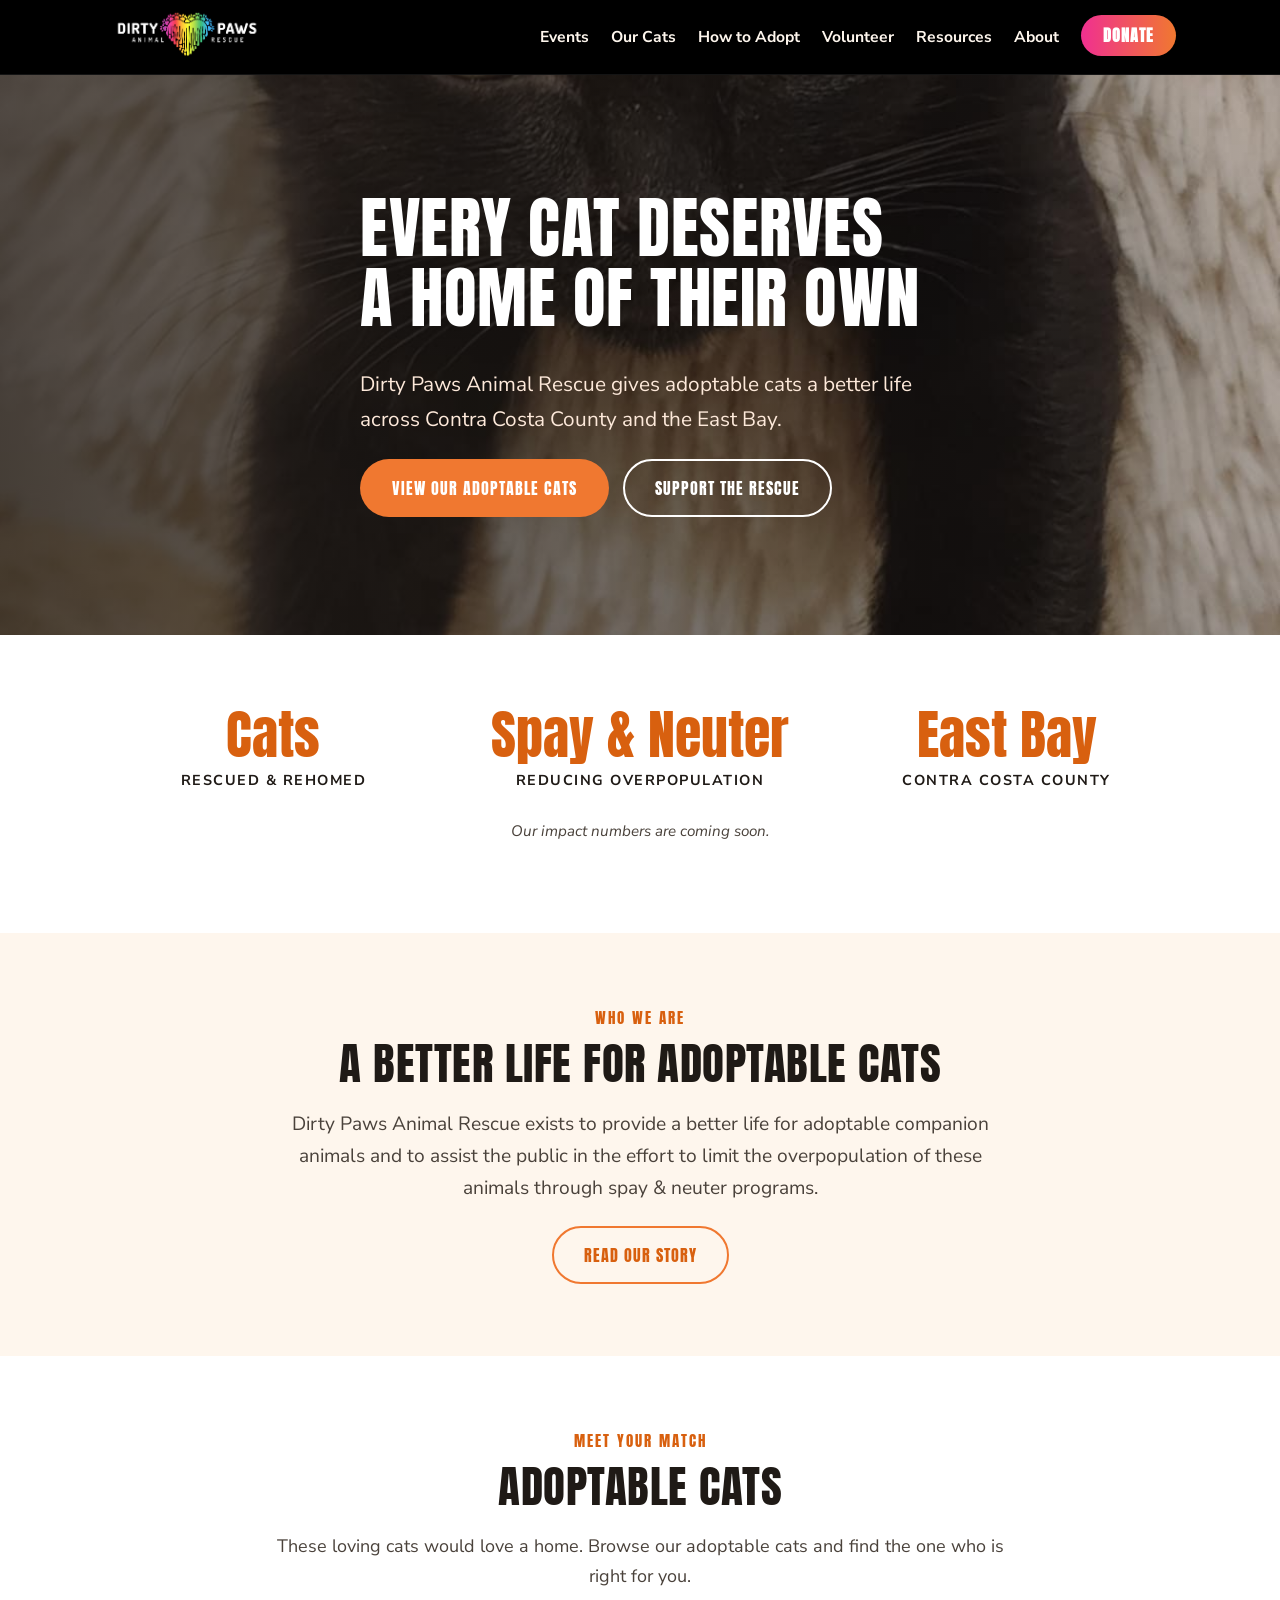
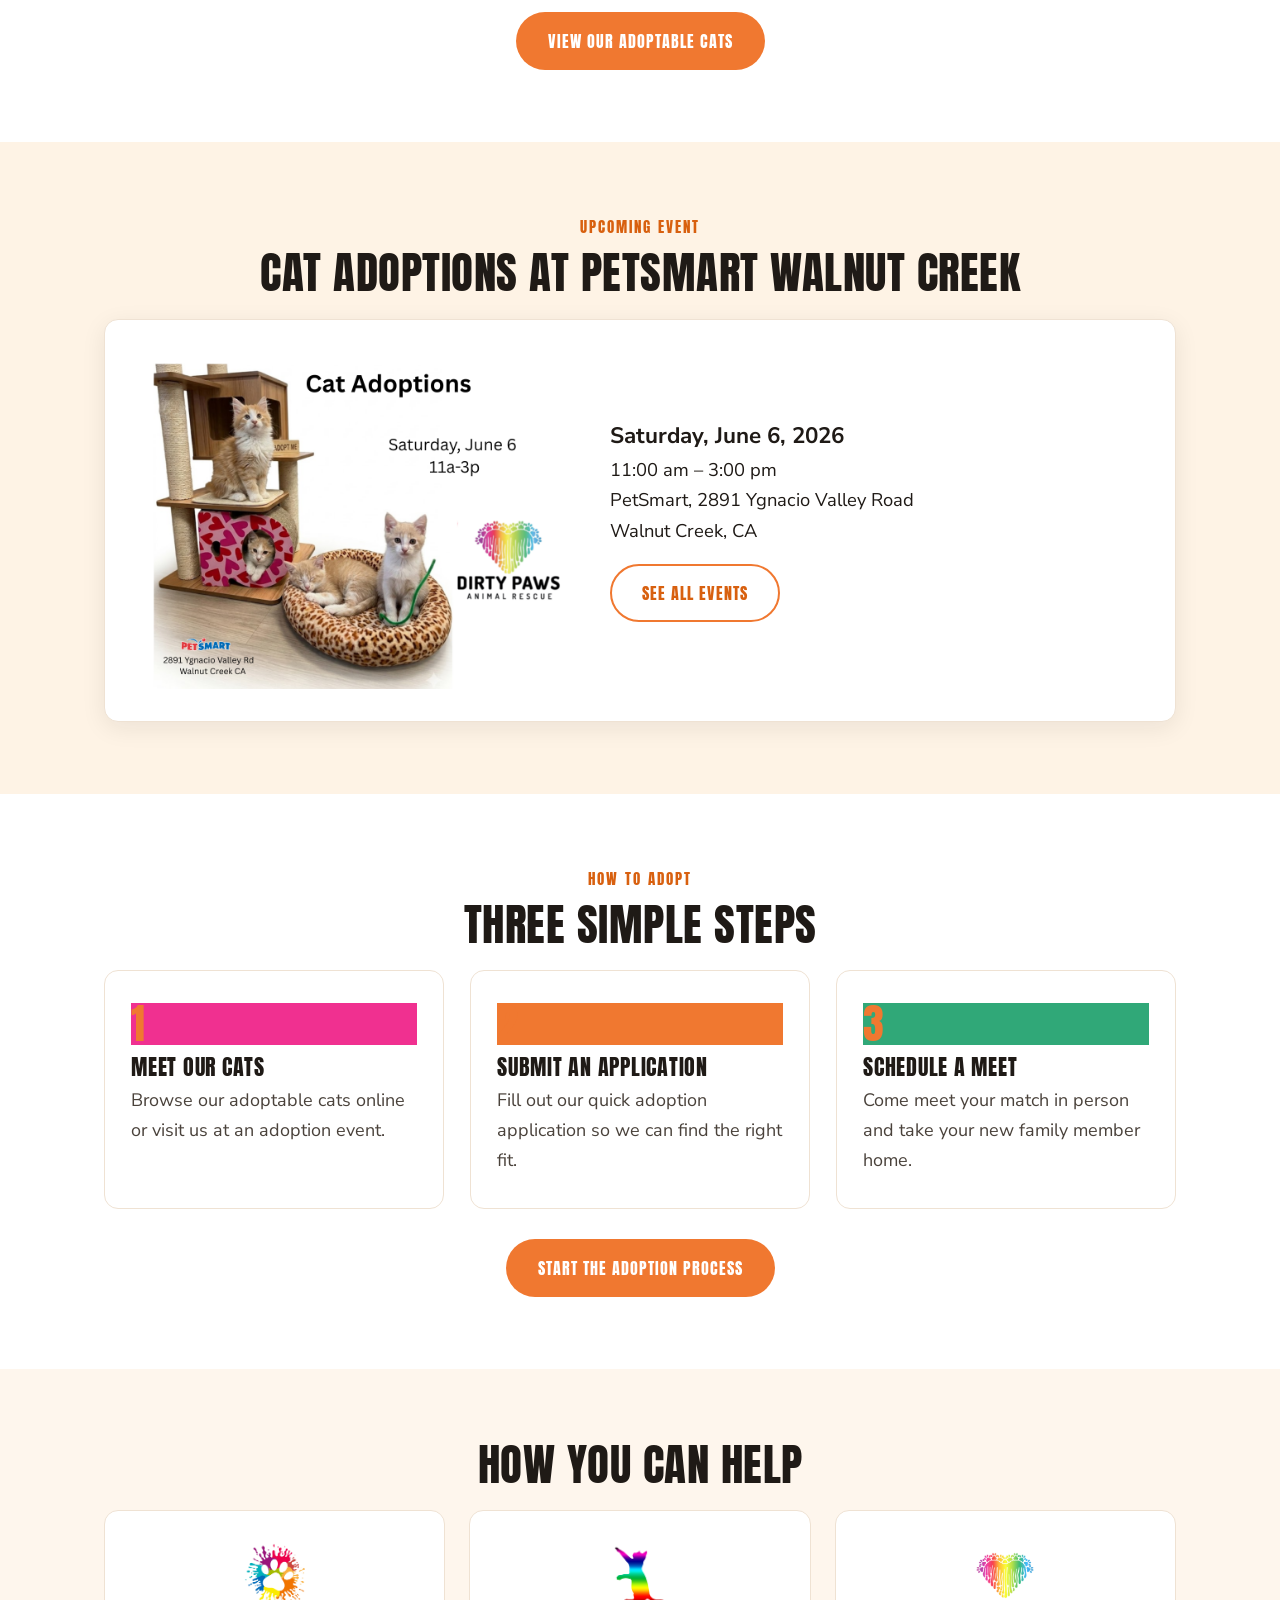
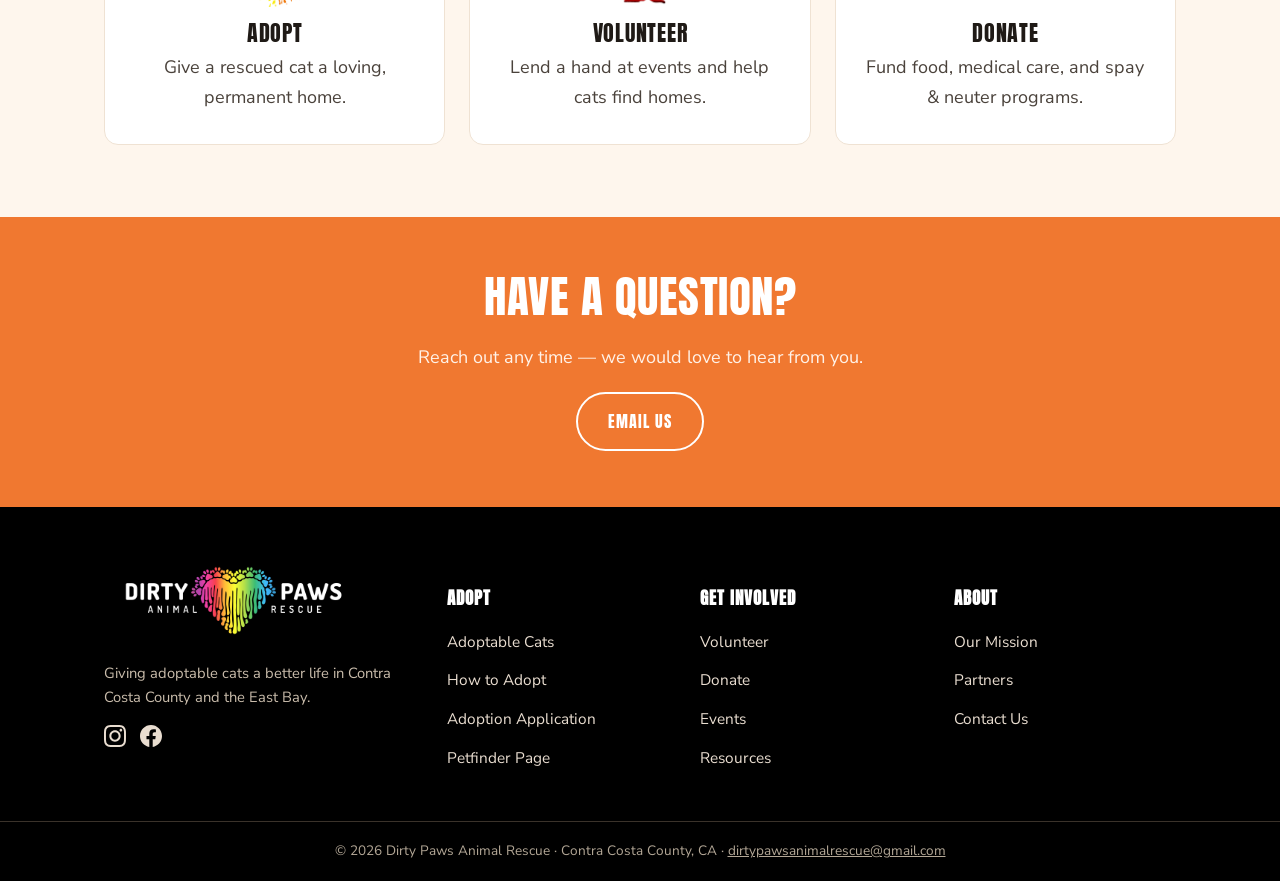
==== commit 222a0e0e: "Footer logo: remove white-out filter so colored lockup renders; size up to 84px" ====
--- a/index.html
+++ b/index.html
@@ -14,7 +14,7 @@
   <link rel="preconnect" href="https://fonts.googleapis.com">
   <link rel="preconnect" href="https://fonts.gstatic.com" crossorigin>
   <link href="https://fonts.googleapis.com/css2?family=Anton&family=Nunito+Sans:wght@400;600;700;900&display=swap" rel="stylesheet">
-  <link rel="stylesheet" href="./css/new-site.css?v=8">
+  <link rel="stylesheet" href="./css/new-site.css?v=9">
 </head>
 <body>
 
@@ -150,6 +150,6 @@
   </section>
 
   <footer id="site-footer"></footer>
-  <script src="./js/new-site.js?v=8"></script>
+  <script src="./js/new-site.js?v=9"></script>
 </body>
 </html>
--- a/css/new-site.css
+++ b/css/new-site.css
@@ -400,7 +400,7 @@
 .footer-col li { margin-bottom: 9px; }
 .footer-col a { color: #e9ddd0; text-decoration: none; font-size: 0.96rem; }
 .footer-col a:hover { color: var(--orange); }
-.footer-brand img { height: 60px; margin-bottom: 14px; filter: brightness(0) invert(1); }
+.footer-brand img { height: 84px; margin-bottom: 14px; }
 .footer-brand p { color: #c9bcab; font-size: 0.92rem; }
 .footer-social { display: flex; gap: 14px; margin-top: 6px; }
 .footer-social a { color: #e9ddd0; }
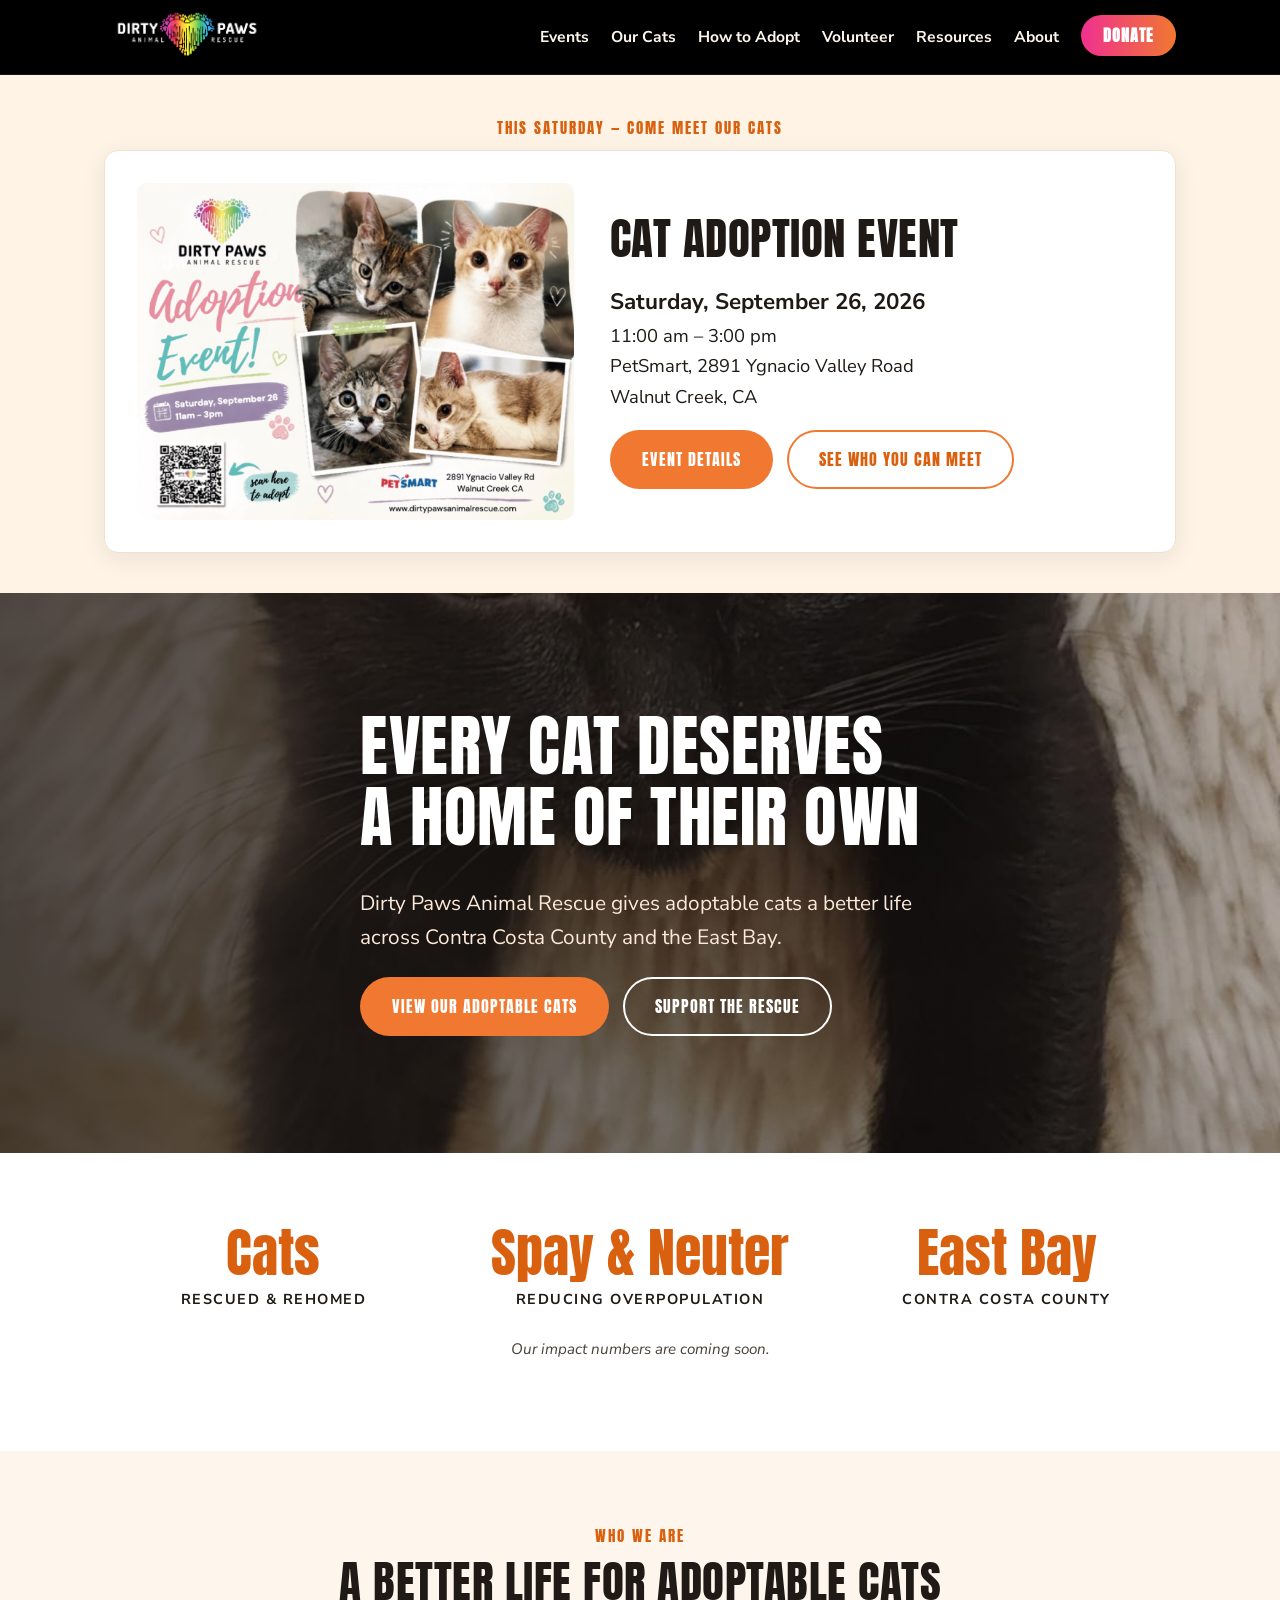
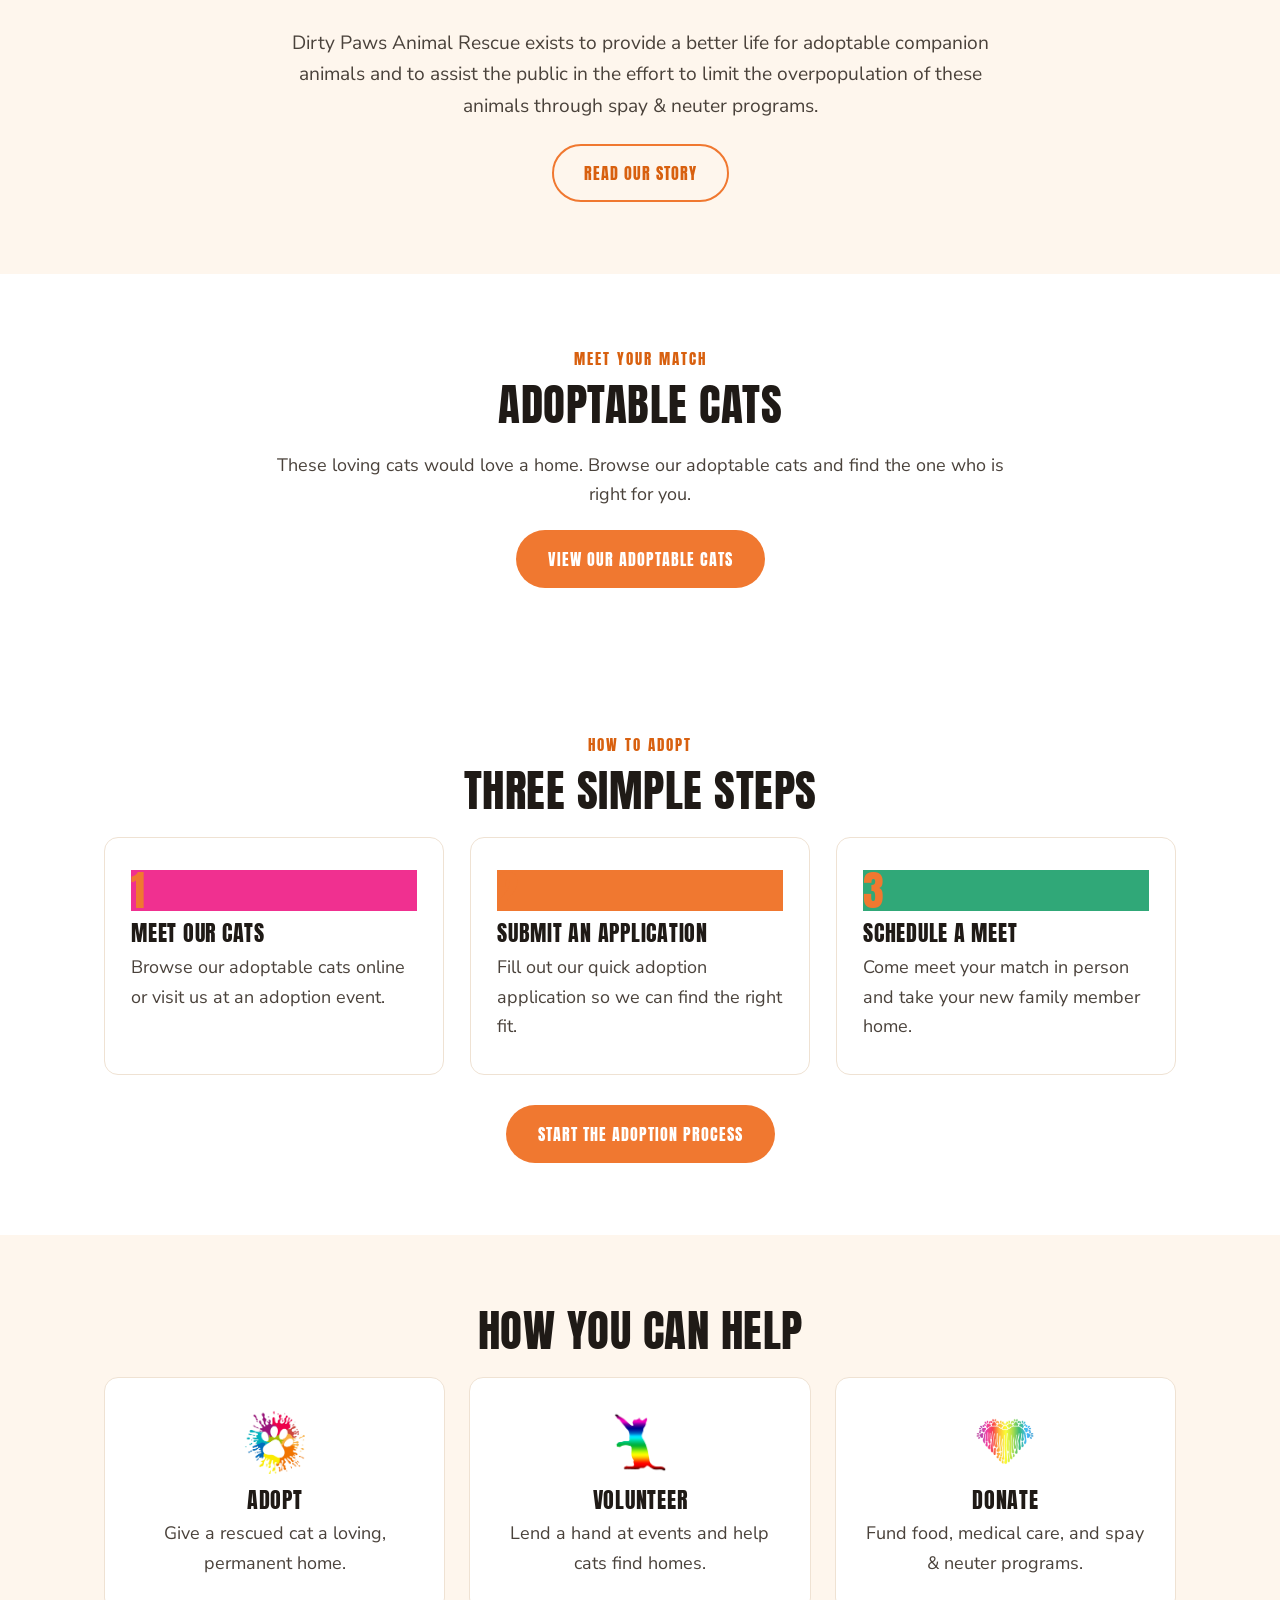
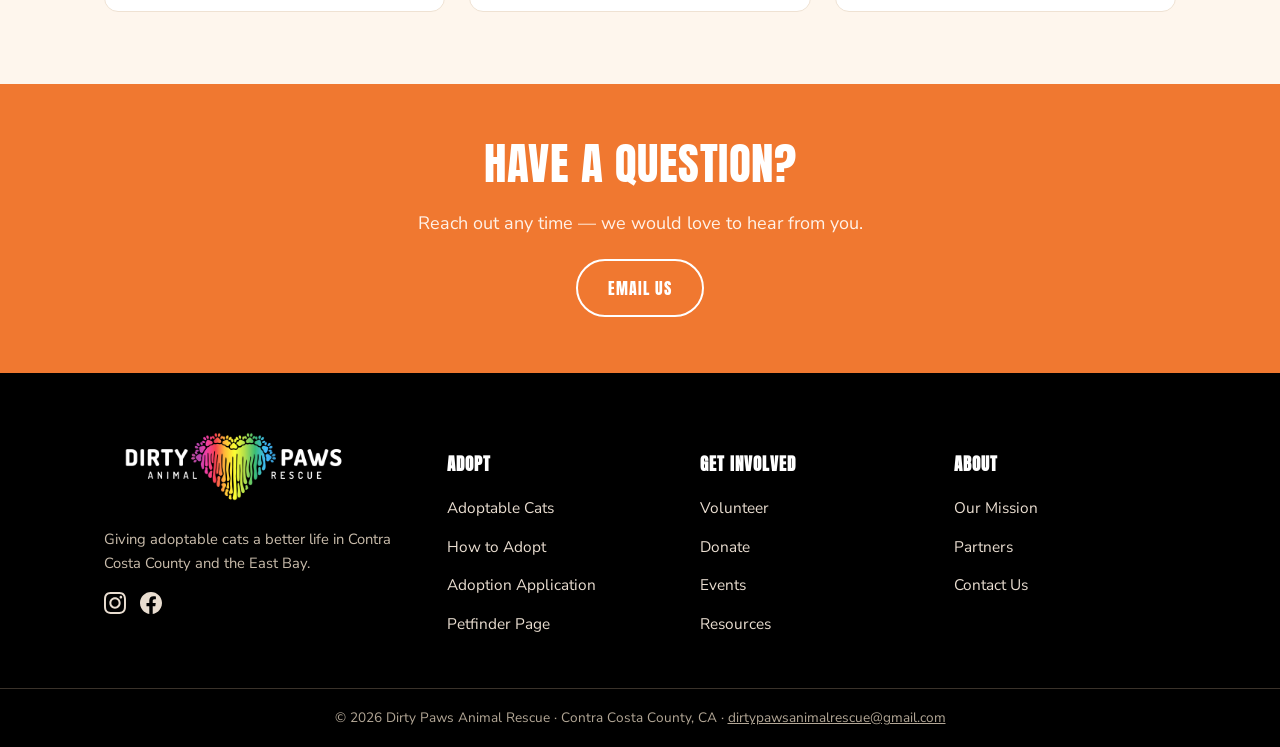
==== commit 9d1fc1a8: "Real Petfinder cats + photos, Sept 26 event lead, donate QR codes - petfinder.js: replace stale mock" ====
--- a/index.html
+++ b/index.html
@@ -14,11 +14,32 @@
   <link rel="preconnect" href="https://fonts.googleapis.com">
   <link rel="preconnect" href="https://fonts.gstatic.com" crossorigin>
   <link href="https://fonts.googleapis.com/css2?family=Anton&family=Nunito+Sans:wght@400;600;700;900&display=swap" rel="stylesheet">
-  <link rel="stylesheet" href="./css/new-site.css?v=9">
+  <link rel="stylesheet" href="./css/new-site.css?v=10">
 </head>
 <body>
 
   <header id="site-header"></header>
+
+  <!-- EVENT FIRST — lead the homepage with the next adoption event -->
+  <section class="section section-cream-2" style="padding-top:40px;padding-bottom:40px;">
+    <div class="container">
+      <div class="section-label center">This Saturday — Come Meet Our Cats</div>
+      <div class="event-feature" style="align-items:center;">
+        <a href="./events/"><img src="./img/DirtyPaws-Event-2026-09-26.jpg" alt="Dirty Paws Animal Rescue cat adoption event, Saturday September 26, 2026, at PetSmart Walnut Creek"></a>
+        <div class="event-meta">
+          <h2 style="margin-top:0;">Cat Adoption Event</h2>
+          <strong>Saturday, September 26, 2026</strong>
+          11:00 am – 3:00 pm<br>
+          PetSmart, 2891 Ygnacio Valley Road<br>
+          Walnut Creek, CA
+          <div class="btn-row" style="margin-top:18px;">
+            <a href="./events/" class="btn btn-primary">Event Details</a>
+            <a href="./cats/" class="btn btn-outline">See Who You Can Meet</a>
+          </div>
+        </div>
+      </div>
+    </div>
+  </section>
 
   <!-- Hero -->
   <section class="hero">
@@ -65,26 +86,6 @@
       <h2>Adoptable Cats</h2>
       <p class="narrow" style="margin-left:auto;margin-right:auto;">These loving cats would love a home. Browse our adoptable cats and find the one who is right for you.</p>
       <a href="./cats/" class="btn btn-primary">View Our Adoptable Cats</a>
-    </div>
-  </section>
-
-  <!-- Upcoming event -->
-  <section class="section section-cream-2">
-    <div class="container">
-      <div class="section-label center">Upcoming Event</div>
-      <h2 class="center">Cat Adoptions at PetSmart Walnut Creek</h2>
-      <div class="event-feature">
-        <img src="./img/DirtyPaws-Event-2026-06-06.png" alt="Dirty Paws Animal Rescue cat adoption event flyer for June 6, 2026">
-        <div class="event-meta">
-          <strong>Saturday, June 6, 2026</strong>
-          11:00 am – 3:00 pm<br>
-          PetSmart, 2891 Ygnacio Valley Road<br>
-          Walnut Creek, CA
-          <div class="btn-row" style="margin-top:18px;">
-            <a href="./events/" class="btn btn-outline">See All Events</a>
-          </div>
-        </div>
-      </div>
     </div>
   </section>
 
@@ -150,6 +151,6 @@
   </section>
 
   <footer id="site-footer"></footer>
-  <script src="./js/new-site.js?v=9"></script>
+  <script src="./js/new-site.js?v=10"></script>
 </body>
 </html>
